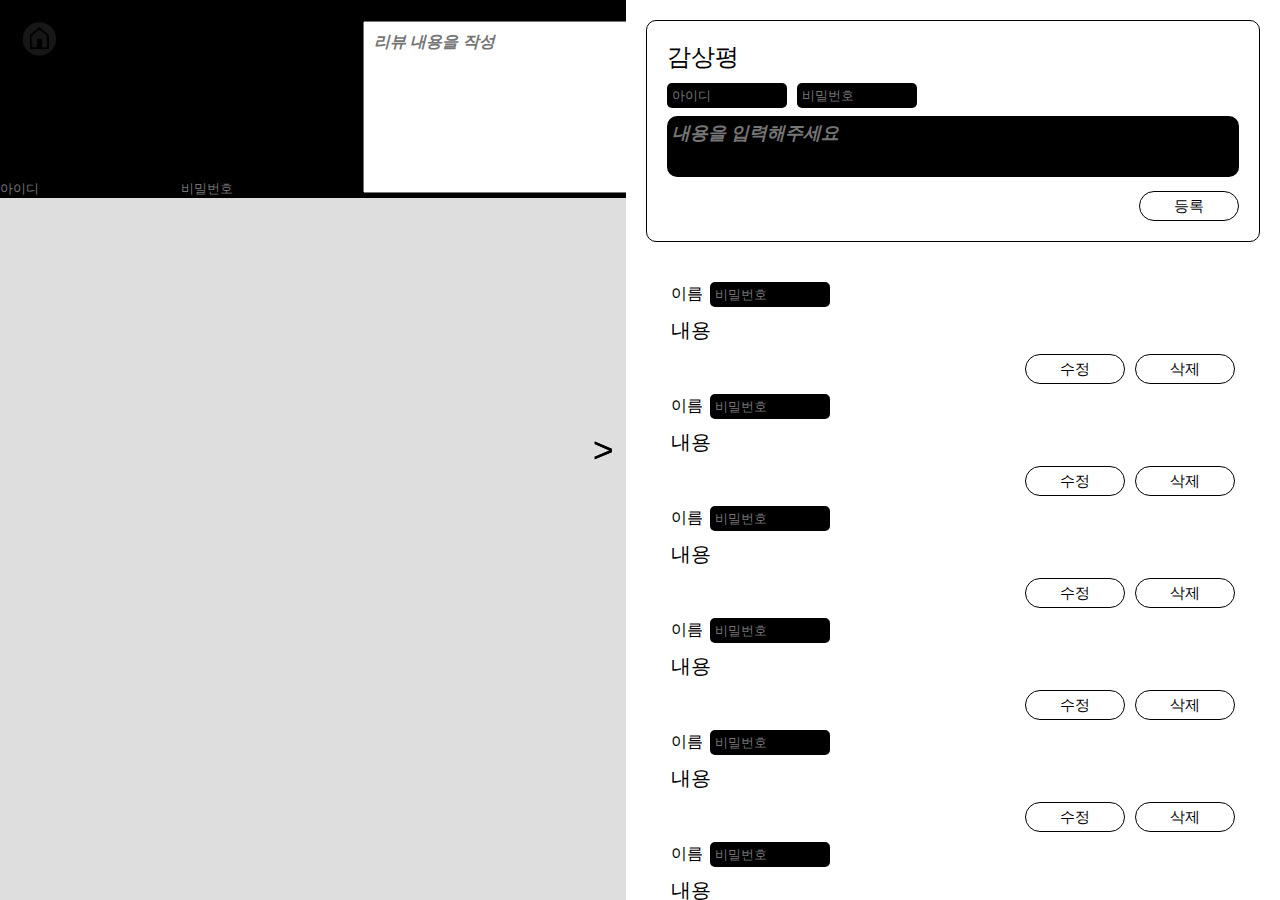
==== html/detail.html @ ef591c96 "fix 중복 코드 제거" ====
<!DOCTYPE html>
<html lang="en">

    <link rel="stylesheet" href="/CSS/reset.css" />
    <link rel="icon" href="../image/favicon.ico">
    <link rel="stylesheet" href="/CSS/detail.css">
    <script type="module" src="../script/comment.js"></script>
    <script defer src="../script/detail.js"></script>
  </head>

  <body>
    <a href="../index.html">
      <div class="homeBtn"></div>
    </a>
    <div class="backBtn"></div>
    <!-- 댓글 입력 -->
    <div class="bodyBox">
      <button type="button" class="openClose">></button>
      <div class="commentBox">
        <form action="">
          <div class="commentInput">
            <h2>감상평 <span class="count"></span></h2>
             <input id="userId" type="text" placeholder="아이디" />
             <input id="userPassword" type="password" placeholder="비밀번호" />
             <div class="rating">
              <!-- 1st star-->
              <input type="radio" name="rating" id="r1" value="5">
              <label for="r1"></label>
              <!-- 2nd star -->
              <input type="radio" name="rating" id="r2" value="4">
              <label for="r2"></label>
              <!-- 3rd star -->
              <input type="radio" name="rating" id="r3" value="3">
              <label for="r3"></label>
               <!-- 5rd star -->
               <input type="radio" name="rating" id="r4" value="2">
               <label for="r4"></label>
               <input type="radio" name="rating" id="r5" value="1">
               <label for="r5"></label>
             </div>
            <p class="checkMsg"></p>
            <textarea
              class="comment"
              name=""
              id=""
              cols="90"
              rows="3"
              placeholder="내용을 입력해주세요"
            ></textarea>
            <button class="inputBtn" type="button">등록</button>
          </div>
        </form>

        <!-- 댓글 확인 -->
        <div class="commentCheck">
          <div class="commentCard">
            <p class="commentStar">★</p>
            <h4 id="userName">
              이름<input
                id="commentPassword"
                type="password"
                placeholder="비밀번호"
              />
            </h4>
            <p class="checkPassword"></p>
            <p class="commentContent">내용</p>
            <button class="deleteBtn" type="button">삭제</button>
            <button class="editBtn" type="button">수정</button>
          </div>
          <div class="commentCard">
            <h4 id="userName">
              이름<input
                id="commentPassword"
                type="password"
                placeholder="비밀번호"
              />
            </h4>
            <p class="checkPassword"></p>
            <p class="commentContent">내용</p>
            <button class="deleteBtn" type="button">삭제</button>
            <button class="editBtn" type="button">수정</button>
          </div>
          <div class="commentCard">
            <h4 id="userName">
              이름<input
                id="commentPassword"
                type="password"
                placeholder="비밀번호"
              />
            </h4>
            <p class="checkPassword"></p>
            <p class="commentContent">내용</p>
            <button class="deleteBtn" type="button">삭제</button>
            <button class="editBtn" type="button">수정</button>
          </div>
          <div class="commentCard">
            <h4 id="userName">
              이름<input
                id="commentPassword"
                type="password"
                placeholder="비밀번호"
              />
            </h4>
            <p class="checkPassword"></p>
            <p class="commentContent">내용</p>
            <button class="deleteBtn" type="button">삭제</button>
            <button class="editBtn" type="button">수정</button>
          </div>
          <div class="commentCard">
            <h4 id="userName">
              이름<input
                id="commentPassword"
                type="password"
                placeholder="비밀번호"
              />
            </h4>
            <p class="checkPassword"></p>
            <p class="commentContent">내용</p>
            <button class="deleteBtn" type="button">삭제</button>
            <button class="editBtn" type="button">수정</button>
          </div>
          <div class="commentCard">
            <h4 id="userName">
              이름<input
                id="commentPassword"
                type="password"
                placeholder="비밀번호"
              />
            </h4>
            <p class="checkPassword"></p>
            <p class="commentContent">내용</p>
            <button class="deleteBtn" type="button">삭제</button>
            <button class="editBtn" type="button">수정</button>
          </div>
        </div>
      </div>
    </div>

    <script src="../script/detail.js"></script>


    <link rel="stylesheet" href="../CSS/detail.css" />
    <link rel="icon" href="../image/favicon.ico" />
    <script defer src="../script/detail.js"></script>
  </head>
  <body>
    <a href="../index.html">
      <div class="homeBtn"></div>
    </a>
    <div class="backBtn"></div>

    <main>
      <!--리뷰 읽고 쓰기 테스트용-->
<head>
  <meta charset="UTF-8" />
  <meta name="viewport" content="width=device-width, initial-scale=1.0" />
  <title>영화 상세 페이지</title>

  <link rel="stylesheet" href="../CSS/reset.css" />
  <link rel="stylesheet" href="../CSS/detail.css" />
  <link rel="icon" href="../image/favicon.ico" />
  <script defer src="../script/comment.js"></script>
  <script defer src="../script/detail.js"></script>
</head>

<body>
  <a class="homeBtn" href="../index.html"></a>
  <div class="backBtn"></div>
  <!-- 댓글 입력 -->
  <div class="bodyBox">
    <button type="button" class="openClose">></button>
    <div class="commentBox">
      <form action="">
        <div class="commentInput">
          <h2>감상평 <span class="count"></span></h2>
          <input id="userId" type="text" placeholder="아이디" />
          <input id="userPassword" type="password" placeholder="비밀번호" />
          <p class="checkMsg"></p>
          <textarea class="comment" name="" id="" cols="90" rows="3" placeholder="내용을 입력해주세요"></textarea>
          <button class="inputBtn" type="button">등록</button>
        </div>
      </form>

      <!-- 댓글 확인 -->
      <div class="commentCheck">
        <div class="commentCard">
          <h4 id="userName">
            이름<input id="commentPassword" type="password" placeholder="비밀번호" />
          </h4>
          <p class="checkPassword"></p>
          <p class="commentContent">내용</p>
          <button class="deleteBtn" type="button">삭제</button>
          <button class="editBtn" type="button">수정</button>
        </div>
        <div class="commentCard">
          <h4 id="userName">
            이름<input id="commentPassword" type="password" placeholder="비밀번호" />
          </h4>
          <p class="checkPassword"></p>
          <p class="commentContent">내용</p>
          <button class="deleteBtn" type="button">삭제</button>
          <button class="editBtn" type="button">수정</button>
        </div>
        <div class="commentCard">
          <h4 id="userName">
            이름<input id="commentPassword" type="password" placeholder="비밀번호" />
          </h4>
          <p class="checkPassword"></p>
          <p class="commentContent">내용</p>
          <button class="deleteBtn" type="button">삭제</button>
          <button class="editBtn" type="button">수정</button>
        </div>
        <div class="commentCard">
          <h4 id="userName">
            이름<input id="commentPassword" type="password" placeholder="비밀번호" />
          </h4>
          <p class="checkPassword"></p>
          <p class="commentContent">내용</p>
          <button class="deleteBtn" type="button">삭제</button>
          <button class="editBtn" type="button">수정</button>
        </div>
        <div class="commentCard">
          <h4 id="userName">
            이름<input id="commentPassword" type="password" placeholder="비밀번호" />
          </h4>
          <p class="checkPassword"></p>
          <p class="commentContent">내용</p>
          <button class="deleteBtn" type="button">삭제</button>
          <button class="editBtn" type="button">수정</button>
        </div>
        <div class="commentCard">
          <h4 id="userName">
            이름<input id="commentPassword" type="password" placeholder="비밀번호" />
          </h4>
          <p class="checkPassword"></p>
          <p class="commentContent">내용</p>
          <button class="deleteBtn" type="button">삭제</button>
          <button class="editBtn" type="button">수정</button>
        </div>
      </div>
    </div>
  </div>
  <main>
    <!--리뷰 읽고 쓰기 테스트용-->
    <div>
      <p>리뷰 테스트용</p>
      <form id="reviewForm">
        <input id="reviewUserName" type="text" placeholder="아이디" />
        <input id="reviewUserPassword" type="password" placeholder="비밀번호" />
        <textarea id="reviewArea" class="textarea" cols="50" rows="10" placeholder="리뷰 내용을 작성"></textarea>
        <button type="submit">버튼</button>
      </form>

      <div>
        <ul class="review-box"></ul>
      </div>
    </div>
  </main>
</body>

</html>
---- CSS/detail.css ----
body {
  background-color: white;
}

textarea {
  resize: none;
  padding: 10px;
}
textarea::placeholder {
  font-size: 1.2em;
  font-style: italic;
  font-weight: bold;
}

.homeBtn {
  position: fixed;
  left: 20px;
  top: 20px;
  width: 40px;
  height: 40px;
  background-image: url(../image/homeBtn.png);
  background-size: contain;
  cursor: pointer;
}

.backBtn {
  position: fixed;
  left: 100px;
  top: 20px;
  width: 40px;
  height: 40px;
  background-image: url(../image/backBtn.png);
  background-size: contain;
  cursor: pointer;
}

/* 댓글 */
.bodyBox {
  /* width: 40%; */
  position: fixed;
  right: 0;
  top: 0;
  bottom: 0;
  z-index: 100;
  max-width: 700px;
  display: flex;
  /* top: -50px;
  margin-left: 60%; */
}

.openClose {
  background-color: transparent;
  color: black;
  width: 50px;
  height: 50px;
  font-size: 35px;
  margin: auto 0;
  /* position: relative;
  top: 450px;
  left: -40px; */
}

.commentBox {
  padding: 20px;
  width: 100%;
  position: relative;
  overflow: scroll;
  background-color: white;
}

.open {
  transform: translateX(0px);
  transition-property: all;
  transition-duration: 1s;
  transition-delay: 0.2s;
}

.close {
  transform: translateX(calc(100% - 50px));
  transition-property: all;
  transition-duration: 1s;
  transition-delay: 0.2s;
}

.commentInput {
  width: 100%;
  padding: 20px;
  margin-bottom: 15px;
  border-radius: 10px;
  border: 1px solid black;

  display: flex;
  display: inline-block;
  flex-direction: column;
  justify-content: center;
  align-content: center;
}

.commentCheck {
  width: 100%;
  padding: 20px;
  margin-bottom: 15px;
  border-radius: 10px;

  display: flex;
  display: inline-block;
  flex-direction: column;
  justify-content: center;
  align-content: center;
}

.commentInput h2 {
  color: black;
  margin-bottom: 10px;
}

.commentInput input {
  background-color: black;
  width: 120px;
  height: 25px;
  cursor: text;
  padding: 5px;
  margin: 0px 5px 3px 0px;
  border-radius: 5px;
  border: none;
  color: white;
}

.checkMsg {
  display: none;
  font-size: 13px;
  font-weight: 500;
  color: red;
}

.comment {
  resize: none;
  background-color: black;
  color: white;
  font-size: 15px;
  width: 100%;
  cursor: text;
  margin-top: 5px;
  padding: 5px;
  border-radius: 10px;
  border: none;
}

.inputBtn,
.deleteBtn,
.editBtn {
  background-color: black;
  font-size: 15px;
  width: 100px;
  height: 30px;
  float: right;
  background-color: transparent;
  border: 1.5px solid black;
  color: black;
  border-radius: 15px;
  margin-top: 10px;
}

.editBtn {
  margin-right: 10px;
}

.inputBtn:hover {
  background-color: black;
  color: white;
  transition-duration: 0.3s;
  transition-delay: 0.1s;
}
.deleteBtn:hover {
  background-color: red;
  border: red;
  color: white;
  transition-duration: 0.3s;
  transition-delay: 0.1s;
}
.editBtn:hover {
  background-color: blueviolet;
  border: blueviolet;
  color: white;
  transition-duration: 0.3s;
  transition-delay: 0.1s;
}

.commentBox h4 {
  width: 160px;
  color: black;
  margin-bottom: 10px;
  cursor: text;
  -webkit-user-select: text;
  -moz-user-select: text;
  -ms-user-select: text;
  user-select: text;
}

#commentPassword {
  width: 120px;
  height: 25px;
  cursor: text;
  background-color: black;
  color: wheat;
  padding: 5px;
  border-radius: 5px;
  border: none;
  margin-left: 7px;
}

.checkPassword {
  display: none;
  font-size: 13px;
  font-weight: 500;
  margin-bottom: 5px;
  color: red;
}

.date {
  font-size: 12px;
}

.commentContent {
  font-size: 20px;
  height: auto;
  width: 95%;
  color: black;
  cursor: text;
  -webkit-user-select: text;
  -moz-user-select: text;
  -ms-user-select: text;
  user-select: text;
}

.commentCard {
  width: 100%;
  height: auto;
  margin-bottom: 40px;
  padding: 5px;
}

.commentStar {
  color: #f9bf3b;
}

/* star */
.rating {
  margin: 0px auto;
  width: 130px;
}

.rating > * {
  float: right;
}

.rating label {
  height: 10px;
  width: 20%;
  display: block;
  position: relative;
  top: -43px;
  left: 40px;
  cursor: pointer;
}

.rating label::after {
  transition: all 0.4s ease-out;
  -webkit-font-smoothing: antialiased;
  position: absolute;
  content: '☆';
  color: #444;
  top: 0;
  left: 0;
  width: 10%;
  height: 10%;
  text-align: center;
  font-size: 30px;
  -webkit-animation: 1s pluse ease;
  animation: 1s pluse ease;
}

.rating label:hover::after {
  color: #5e5e5e;
  text-shadow: 0 0 15px #5e5e5e;
}

.rating input {
  display: none;
}

.rating input:checked + label::after,
.rating input:checked ~ label::after {
  content: '★';
  color: #f9bf3b;
  text-shadow: 0 0 20px #f9bf3b;
}
/* star */

.light {
  background-color: #dedede !important;
}


/* 영화상세페이지 */
main {
  background-color: black;
}
.container1 {
  background: linear-gradient(
      to bottom,
      rgba(0, 0, 0, 0) 10%,
      rgba(0, 0, 0, 0.5) 25%,
      rgba(0, 0, 0, 0.6) 40%,
      rgba(0, 0, 0, 0.7) 50%,
      rgba(0, 0, 0, 0.8) 75%,
      rgba(0, 0, 0, 1) 100%
    ),
    url(../image/detail_test.jpg);
  background-size: 100%;
  width: auto;
  height: 500px;
  display: inherit;

  color: #dedede;
  text-align: justify;
}

.detailContent {
  display: inline-block;
  margin: 300px 10%;
  width: 700px;
}

.detailTitle {
  font-weight: bold;
  font-size: 40px;
  color: white;
}

.genreItem {
  padding: 0.5rem 1.5rem;
  border-radius: 30px;
  font-size: 0.8rem;
  font-weight: 600;
  background-color: #53464b;
  margin-right: 5px;
  transition: all 0.2s;
}

.genreItem:hover {
  background-color: #967f87;
  color: #272727;
  transition: all 0.2s;
}

.poster {
  display: inline-block;
  margin-top: 300px;
}

.poster iframe {
  max-width: 400px;
  width: 100%;
  height: 200px;
}

.detailContent,
.poster {
  vertical-align: top;
}

/* 등장인물 */
.casts {
  /* display: grid;
  grid-template-columns: repeat(auto-fill, minmax(90px, 1fr));
  gap: 10px;
  */
  margin-top: 530px;
  margin-left: 10%;
  position: absolute;
  top: 288px;
  height: 200px;
  width: 8%;
}

.casts h1 {
  color: #dedede;
  font-size: 20px;
  font-weight: bold;
}

.castsItem {
  /* display: flex;
  flex-direction: column;
  align-items: center; */
  width: 240px;
  display: flex;
  float: left;
  align-items: center;
  height: 120px;
  margin-right: 47px;
}

.castItem {
  /* display: flex;
  flex-direction: column;
  align-items: center; */
  width: 100px;
  float: left;
  margin-right: 50px;
  line-height: 20px;
}

.castsItem:last-child {
  margin: 0px;
}

.castsItemImg {
  width: 90px;
  height: 160px;
  background-size: cover;
  margin-bottom: 0.5rem;
}

.castName {
  color: #dedede;
}

.trailer {
  margin-top: 530px;
  margin-left: 10%;
}

.trailer h2 {
  color: #dedede;
  font-size: 20px;
  font-weight: bold;
}

.trailer iframe {
  border-radius: 0.5rem;
  max-width: 90%;
  width: 100%;
  height: 600px;
  margin: 20px 0;
}

.detailContent,
.trailer {
  vertical-align: top;
}

/* 관련영화 */
.movieListContainer {
  margin-top: 30px;
  color: #dedede;
  margin-left: 10%;
}

.movieListTitle {
  color: #dedede;
  font-size: 20px;
  font-weight: bold;
}

.featured-content {
  height: 50vh;
  padding: 50px;
}

.featured-title {
  width: 200px;
}

.featured-desc {
  width: 500px;
  color: #dedede;
  margin: 30px 0;
}

.featured-button {
  background-color: #53464b;
  color: #dedede;
  padding: 10px 20px;
  border-radius: 10px;
  border: none;
  outline: none;
  font-weight: bold;
}

.movieListWrapper {
  width: 100%;
  position: relative;
  overflow-x: scroll;
  
}

.movieList {
  display: flex;
  align-items: center;
  height: 300px;
  transform: translateX(0);
  transition: all 1s ease-in-out;
}

.movieListItem {
  margin-right: 30px;
  position: relative;
}

.movieListItem:first-child

.movieListItem:hover .movie-list-item-img {
  transform: scale(1.2);
  margin: 0 30px;
  opacity: 0.5;
}

.movieListItem:hover .movieListItemTitle,
.movieListItem:hover .movieListItemDesc,
.movieListItem:hover .movieListItemButton {
  opacity: 1;
}

.movieListItemImg {
  transition: all 1s ease-in-out;
  width: 270px;
  height: 200px;
  object-fit: cover;
  border-radius: 20px;
}

.movieListItemTitle {
  background-color: #333;
  padding: 0 10px;
  font-size: 30px;
  font-weight: bold;
  position: absolute;
  top: 10%;
  left: 20px;
  opacity: 0;
  transition: 1s all ease-in-out;
}

.movieListItemDesc {
  background-color: #333;
  padding: 10px;
  font-size: 14px;
  position: absolute;
  top: 30%;
  left: 20px;
  width: 230px;
  opacity: 0;
  transition: 1s all ease-in-out;
}

.movieListItemButton {
  padding: 10px;
  background-color: #dedede;
  color: #53464b;
  font-weight: bold;
  border-radius: 10px;
  outline: none;
  border: none;
  cursor: pointer;
  position: absolute;
  bottom: 20px;
  left: 20px;
  opacity: 0;
  transition: 1s all ease-in-out;
}

.arrow {
  font-size: 120px;
  position: absolute;
  top: 90px;
  right: 0;
  color: lightgray;
  opacity: 0.5;
  cursor: pointer;
}

.container.active {
  background-color: white;
}

.movieListTitle.active {
  color: black;
}

.light {
  background-color: #dedede !important;
}
---- CSS/detail.css ----
body {
  background-color: white;
}

textarea {
  resize: none;
  padding: 10px;
}
textarea::placeholder {
  font-size: 1.2em;
  font-style: italic;
  font-weight: bold;
}

.homeBtn {
  position: fixed;
  left: 20px;
  top: 20px;
  width: 40px;
  height: 40px;
  background-image: url(../image/homeBtn.png);
  background-size: contain;
  cursor: pointer;
}

.backBtn {
  position: fixed;
  left: 100px;
  top: 20px;
  width: 40px;
  height: 40px;
  background-image: url(../image/backBtn.png);
  background-size: contain;
  cursor: pointer;
}

/* 댓글 */
.bodyBox {
  /* width: 40%; */
  position: fixed;
  right: 0;
  top: 0;
  bottom: 0;
  z-index: 100;
  max-width: 700px;
  display: flex;
  /* top: -50px;
  margin-left: 60%; */
}

.openClose {
  background-color: transparent;
  color: black;
  width: 50px;
  height: 50px;
  font-size: 35px;
  margin: auto 0;
  /* position: relative;
  top: 450px;
  left: -40px; */
}

.commentBox {
  padding: 20px;
  width: 100%;
  position: relative;
  overflow: scroll;
  background-color: white;
}

.open {
  transform: translateX(0px);
  transition-property: all;
  transition-duration: 1s;
  transition-delay: 0.2s;
}

.close {
  transform: translateX(calc(100% - 50px));
  transition-property: all;
  transition-duration: 1s;
  transition-delay: 0.2s;
}

.commentInput {
  width: 100%;
  padding: 20px;
  margin-bottom: 15px;
  border-radius: 10px;
  border: 1px solid black;

  display: flex;
  display: inline-block;
  flex-direction: column;
  justify-content: center;
  align-content: center;
}

.commentCheck {
  width: 100%;
  padding: 20px;
  margin-bottom: 15px;
  border-radius: 10px;

  display: flex;
  display: inline-block;
  flex-direction: column;
  justify-content: center;
  align-content: center;
}

.commentInput h2 {
  color: black;
  margin-bottom: 10px;
}

.commentInput input {
  background-color: black;
  width: 120px;
  height: 25px;
  cursor: text;
  padding: 5px;
  margin: 0px 5px 3px 0px;
  border-radius: 5px;
  border: none;
  color: white;
}

.checkMsg {
  display: none;
  font-size: 13px;
  font-weight: 500;
  color: red;
}

.comment {
  resize: none;
  background-color: black;
  color: white;
  font-size: 15px;
  width: 100%;
  cursor: text;
  margin-top: 5px;
  padding: 5px;
  border-radius: 10px;
  border: none;
}

.inputBtn,
.deleteBtn,
.editBtn {
  background-color: black;
  font-size: 15px;
  width: 100px;
  height: 30px;
  float: right;
  background-color: transparent;
  border: 1.5px solid black;
  color: black;
  border-radius: 15px;
  margin-top: 10px;
}

.editBtn {
  margin-right: 10px;
}

.inputBtn:hover {
  background-color: black;
  color: white;
  transition-duration: 0.3s;
  transition-delay: 0.1s;
}
.deleteBtn:hover {
  background-color: red;
  border: red;
  color: white;
  transition-duration: 0.3s;
  transition-delay: 0.1s;
}
.editBtn:hover {
  background-color: blueviolet;
  border: blueviolet;
  color: white;
  transition-duration: 0.3s;
  transition-delay: 0.1s;
}

.commentBox h4 {
  width: 160px;
  color: black;
  margin-bottom: 10px;
  cursor: text;
  -webkit-user-select: text;
  -moz-user-select: text;
  -ms-user-select: text;
  user-select: text;
}

#commentPassword {
  width: 120px;
  height: 25px;
  cursor: text;
  background-color: black;
  color: wheat;
  padding: 5px;
  border-radius: 5px;
  border: none;
  margin-left: 7px;
}

.checkPassword {
  display: none;
  font-size: 13px;
  font-weight: 500;
  margin-bottom: 5px;
  color: red;
}

.date {
  font-size: 12px;
}

.commentContent {
  font-size: 20px;
  height: auto;
  width: 95%;
  color: black;
  cursor: text;
  -webkit-user-select: text;
  -moz-user-select: text;
  -ms-user-select: text;
  user-select: text;
}

.commentCard {
  width: 100%;
  height: auto;
  margin-bottom: 40px;
  padding: 5px;
}

.commentStar {
  color: #f9bf3b;
}

/* star */
.rating {
  margin: 0px auto;
  width: 130px;
}

.rating > * {
  float: right;
}

.rating label {
  height: 10px;
  width: 20%;
  display: block;
  position: relative;
  top: -43px;
  left: 40px;
  cursor: pointer;
}

.rating label::after {
  transition: all 0.4s ease-out;
  -webkit-font-smoothing: antialiased;
  position: absolute;
  content: '☆';
  color: #444;
  top: 0;
  left: 0;
  width: 10%;
  height: 10%;
  text-align: center;
  font-size: 30px;
  -webkit-animation: 1s pluse ease;
  animation: 1s pluse ease;
}

.rating label:hover::after {
  color: #5e5e5e;
  text-shadow: 0 0 15px #5e5e5e;
}

.rating input {
  display: none;
}

.rating input:checked + label::after,
.rating input:checked ~ label::after {
  content: '★';
  color: #f9bf3b;
  text-shadow: 0 0 20px #f9bf3b;
}
/* star */

.light {
  background-color: #dedede !important;
}


/* 영화상세페이지 */
main {
  background-color: black;
}
.container1 {
  background: linear-gradient(
      to bottom,
      rgba(0, 0, 0, 0) 10%,
      rgba(0, 0, 0, 0.5) 25%,
      rgba(0, 0, 0, 0.6) 40%,
      rgba(0, 0, 0, 0.7) 50%,
      rgba(0, 0, 0, 0.8) 75%,
      rgba(0, 0, 0, 1) 100%
    ),
    url(../image/detail_test.jpg);
  background-size: 100%;
  width: auto;
  height: 500px;
  display: inherit;

  color: #dedede;
  text-align: justify;
}

.detailContent {
  display: inline-block;
  margin: 300px 10%;
  width: 700px;
}

.detailTitle {
  font-weight: bold;
  font-size: 40px;
  color: white;
}

.genreItem {
  padding: 0.5rem 1.5rem;
  border-radius: 30px;
  font-size: 0.8rem;
  font-weight: 600;
  background-color: #53464b;
  margin-right: 5px;
  transition: all 0.2s;
}

.genreItem:hover {
  background-color: #967f87;
  color: #272727;
  transition: all 0.2s;
}

.poster {
  display: inline-block;
  margin-top: 300px;
}

.poster iframe {
  max-width: 400px;
  width: 100%;
  height: 200px;
}

.detailContent,
.poster {
  vertical-align: top;
}

/* 등장인물 */
.casts {
  /* display: grid;
  grid-template-columns: repeat(auto-fill, minmax(90px, 1fr));
  gap: 10px;
  */
  margin-top: 530px;
  margin-left: 10%;
  position: absolute;
  top: 288px;
  height: 200px;
  width: 8%;
}

.casts h1 {
  color: #dedede;
  font-size: 20px;
  font-weight: bold;
}

.castsItem {
  /* display: flex;
  flex-direction: column;
  align-items: center; */
  width: 240px;
  display: flex;
  float: left;
  align-items: center;
  height: 120px;
  margin-right: 47px;
}

.castItem {
  /* display: flex;
  flex-direction: column;
  align-items: center; */
  width: 100px;
  float: left;
  margin-right: 50px;
  line-height: 20px;
}

.castsItem:last-child {
  margin: 0px;
}

.castsItemImg {
  width: 90px;
  height: 160px;
  background-size: cover;
  margin-bottom: 0.5rem;
}

.castName {
  color: #dedede;
}

.trailer {
  margin-top: 530px;
  margin-left: 10%;
}

.trailer h2 {
  color: #dedede;
  font-size: 20px;
  font-weight: bold;
}

.trailer iframe {
  border-radius: 0.5rem;
  max-width: 90%;
  width: 100%;
  height: 600px;
  margin: 20px 0;
}

.detailContent,
.trailer {
  vertical-align: top;
}

/* 관련영화 */
.movieListContainer {
  margin-top: 30px;
  color: #dedede;
  margin-left: 10%;
}

.movieListTitle {
  color: #dedede;
  font-size: 20px;
  font-weight: bold;
}

.featured-content {
  height: 50vh;
  padding: 50px;
}

.featured-title {
  width: 200px;
}

.featured-desc {
  width: 500px;
  color: #dedede;
  margin: 30px 0;
}

.featured-button {
  background-color: #53464b;
  color: #dedede;
  padding: 10px 20px;
  border-radius: 10px;
  border: none;
  outline: none;
  font-weight: bold;
}

.movieListWrapper {
  width: 100%;
  position: relative;
  overflow-x: scroll;
  
}

.movieList {
  display: flex;
  align-items: center;
  height: 300px;
  transform: translateX(0);
  transition: all 1s ease-in-out;
}

.movieListItem {
  margin-right: 30px;
  position: relative;
}

.movieListItem:first-child

.movieListItem:hover .movie-list-item-img {
  transform: scale(1.2);
  margin: 0 30px;
  opacity: 0.5;
}

.movieListItem:hover .movieListItemTitle,
.movieListItem:hover .movieListItemDesc,
.movieListItem:hover .movieListItemButton {
  opacity: 1;
}

.movieListItemImg {
  transition: all 1s ease-in-out;
  width: 270px;
  height: 200px;
  object-fit: cover;
  border-radius: 20px;
}

.movieListItemTitle {
  background-color: #333;
  padding: 0 10px;
  font-size: 30px;
  font-weight: bold;
  position: absolute;
  top: 10%;
  left: 20px;
  opacity: 0;
  transition: 1s all ease-in-out;
}

.movieListItemDesc {
  background-color: #333;
  padding: 10px;
  font-size: 14px;
  position: absolute;
  top: 30%;
  left: 20px;
  width: 230px;
  opacity: 0;
  transition: 1s all ease-in-out;
}

.movieListItemButton {
  padding: 10px;
  background-color: #dedede;
  color: #53464b;
  font-weight: bold;
  border-radius: 10px;
  outline: none;
  border: none;
  cursor: pointer;
  position: absolute;
  bottom: 20px;
  left: 20px;
  opacity: 0;
  transition: 1s all ease-in-out;
}

.arrow {
  font-size: 120px;
  position: absolute;
  top: 90px;
  right: 0;
  color: lightgray;
  opacity: 0.5;
  cursor: pointer;
}

.container.active {
  background-color: white;
}

.movieListTitle.active {
  color: black;
}

.light {
  background-color: #dedede !important;
}
---- CSS/detail.css ----
body {
  background-color: white;
}

textarea {
  resize: none;
  padding: 10px;
}
textarea::placeholder {
  font-size: 1.2em;
  font-style: italic;
  font-weight: bold;
}

.homeBtn {
  position: fixed;
  left: 20px;
  top: 20px;
  width: 40px;
  height: 40px;
  background-image: url(../image/homeBtn.png);
  background-size: contain;
  cursor: pointer;
}

.backBtn {
  position: fixed;
  left: 100px;
  top: 20px;
  width: 40px;
  height: 40px;
  background-image: url(../image/backBtn.png);
  background-size: contain;
  cursor: pointer;
}

/* 댓글 */
.bodyBox {
  /* width: 40%; */
  position: fixed;
  right: 0;
  top: 0;
  bottom: 0;
  z-index: 100;
  max-width: 700px;
  display: flex;
  /* top: -50px;
  margin-left: 60%; */
}

.openClose {
  background-color: transparent;
  color: black;
  width: 50px;
  height: 50px;
  font-size: 35px;
  margin: auto 0;
  /* position: relative;
  top: 450px;
  left: -40px; */
}

.commentBox {
  padding: 20px;
  width: 100%;
  position: relative;
  overflow: scroll;
  background-color: white;
}

.open {
  transform: translateX(0px);
  transition-property: all;
  transition-duration: 1s;
  transition-delay: 0.2s;
}

.close {
  transform: translateX(calc(100% - 50px));
  transition-property: all;
  transition-duration: 1s;
  transition-delay: 0.2s;
}

.commentInput {
  width: 100%;
  padding: 20px;
  margin-bottom: 15px;
  border-radius: 10px;
  border: 1px solid black;

  display: flex;
  display: inline-block;
  flex-direction: column;
  justify-content: center;
  align-content: center;
}

.commentCheck {
  width: 100%;
  padding: 20px;
  margin-bottom: 15px;
  border-radius: 10px;

  display: flex;
  display: inline-block;
  flex-direction: column;
  justify-content: center;
  align-content: center;
}

.commentInput h2 {
  color: black;
  margin-bottom: 10px;
}

.commentInput input {
  background-color: black;
  width: 120px;
  height: 25px;
  cursor: text;
  padding: 5px;
  margin: 0px 5px 3px 0px;
  border-radius: 5px;
  border: none;
  color: white;
}

.checkMsg {
  display: none;
  font-size: 13px;
  font-weight: 500;
  color: red;
}

.comment {
  resize: none;
  background-color: black;
  color: white;
  font-size: 15px;
  width: 100%;
  cursor: text;
  margin-top: 5px;
  padding: 5px;
  border-radius: 10px;
  border: none;
}

.inputBtn,
.deleteBtn,
.editBtn {
  background-color: black;
  font-size: 15px;
  width: 100px;
  height: 30px;
  float: right;
  background-color: transparent;
  border: 1.5px solid black;
  color: black;
  border-radius: 15px;
  margin-top: 10px;
}

.editBtn {
  margin-right: 10px;
}

.inputBtn:hover {
  background-color: black;
  color: white;
  transition-duration: 0.3s;
  transition-delay: 0.1s;
}
.deleteBtn:hover {
  background-color: red;
  border: red;
  color: white;
  transition-duration: 0.3s;
  transition-delay: 0.1s;
}
.editBtn:hover {
  background-color: blueviolet;
  border: blueviolet;
  color: white;
  transition-duration: 0.3s;
  transition-delay: 0.1s;
}

.commentBox h4 {
  width: 160px;
  color: black;
  margin-bottom: 10px;
  cursor: text;
  -webkit-user-select: text;
  -moz-user-select: text;
  -ms-user-select: text;
  user-select: text;
}

#commentPassword {
  width: 120px;
  height: 25px;
  cursor: text;
  background-color: black;
  color: wheat;
  padding: 5px;
  border-radius: 5px;
  border: none;
  margin-left: 7px;
}

.checkPassword {
  display: none;
  font-size: 13px;
  font-weight: 500;
  margin-bottom: 5px;
  color: red;
}

.date {
  font-size: 12px;
}

.commentContent {
  font-size: 20px;
  height: auto;
  width: 95%;
  color: black;
  cursor: text;
  -webkit-user-select: text;
  -moz-user-select: text;
  -ms-user-select: text;
  user-select: text;
}

.commentCard {
  width: 100%;
  height: auto;
  margin-bottom: 40px;
  padding: 5px;
}

.commentStar {
  color: #f9bf3b;
}

/* star */
.rating {
  margin: 0px auto;
  width: 130px;
}

.rating > * {
  float: right;
}

.rating label {
  height: 10px;
  width: 20%;
  display: block;
  position: relative;
  top: -43px;
  left: 40px;
  cursor: pointer;
}

.rating label::after {
  transition: all 0.4s ease-out;
  -webkit-font-smoothing: antialiased;
  position: absolute;
  content: '☆';
  color: #444;
  top: 0;
  left: 0;
  width: 10%;
  height: 10%;
  text-align: center;
  font-size: 30px;
  -webkit-animation: 1s pluse ease;
  animation: 1s pluse ease;
}

.rating label:hover::after {
  color: #5e5e5e;
  text-shadow: 0 0 15px #5e5e5e;
}

.rating input {
  display: none;
}

.rating input:checked + label::after,
.rating input:checked ~ label::after {
  content: '★';
  color: #f9bf3b;
  text-shadow: 0 0 20px #f9bf3b;
}
/* star */

.light {
  background-color: #dedede !important;
}


/* 영화상세페이지 */
main {
  background-color: black;
}
.container1 {
  background: linear-gradient(
      to bottom,
      rgba(0, 0, 0, 0) 10%,
      rgba(0, 0, 0, 0.5) 25%,
      rgba(0, 0, 0, 0.6) 40%,
      rgba(0, 0, 0, 0.7) 50%,
      rgba(0, 0, 0, 0.8) 75%,
      rgba(0, 0, 0, 1) 100%
    ),
    url(../image/detail_test.jpg);
  background-size: 100%;
  width: auto;
  height: 500px;
  display: inherit;

  color: #dedede;
  text-align: justify;
}

.detailContent {
  display: inline-block;
  margin: 300px 10%;
  width: 700px;
}

.detailTitle {
  font-weight: bold;
  font-size: 40px;
  color: white;
}

.genreItem {
  padding: 0.5rem 1.5rem;
  border-radius: 30px;
  font-size: 0.8rem;
  font-weight: 600;
  background-color: #53464b;
  margin-right: 5px;
  transition: all 0.2s;
}

.genreItem:hover {
  background-color: #967f87;
  color: #272727;
  transition: all 0.2s;
}

.poster {
  display: inline-block;
  margin-top: 300px;
}

.poster iframe {
  max-width: 400px;
  width: 100%;
  height: 200px;
}

.detailContent,
.poster {
  vertical-align: top;
}

/* 등장인물 */
.casts {
  /* display: grid;
  grid-template-columns: repeat(auto-fill, minmax(90px, 1fr));
  gap: 10px;
  */
  margin-top: 530px;
  margin-left: 10%;
  position: absolute;
  top: 288px;
  height: 200px;
  width: 8%;
}

.casts h1 {
  color: #dedede;
  font-size: 20px;
  font-weight: bold;
}

.castsItem {
  /* display: flex;
  flex-direction: column;
  align-items: center; */
  width: 240px;
  display: flex;
  float: left;
  align-items: center;
  height: 120px;
  margin-right: 47px;
}

.castItem {
  /* display: flex;
  flex-direction: column;
  align-items: center; */
  width: 100px;
  float: left;
  margin-right: 50px;
  line-height: 20px;
}

.castsItem:last-child {
  margin: 0px;
}

.castsItemImg {
  width: 90px;
  height: 160px;
  background-size: cover;
  margin-bottom: 0.5rem;
}

.castName {
  color: #dedede;
}

.trailer {
  margin-top: 530px;
  margin-left: 10%;
}

.trailer h2 {
  color: #dedede;
  font-size: 20px;
  font-weight: bold;
}

.trailer iframe {
  border-radius: 0.5rem;
  max-width: 90%;
  width: 100%;
  height: 600px;
  margin: 20px 0;
}

.detailContent,
.trailer {
  vertical-align: top;
}

/* 관련영화 */
.movieListContainer {
  margin-top: 30px;
  color: #dedede;
  margin-left: 10%;
}

.movieListTitle {
  color: #dedede;
  font-size: 20px;
  font-weight: bold;
}

.featured-content {
  height: 50vh;
  padding: 50px;
}

.featured-title {
  width: 200px;
}

.featured-desc {
  width: 500px;
  color: #dedede;
  margin: 30px 0;
}

.featured-button {
  background-color: #53464b;
  color: #dedede;
  padding: 10px 20px;
  border-radius: 10px;
  border: none;
  outline: none;
  font-weight: bold;
}

.movieListWrapper {
  width: 100%;
  position: relative;
  overflow-x: scroll;
  
}

.movieList {
  display: flex;
  align-items: center;
  height: 300px;
  transform: translateX(0);
  transition: all 1s ease-in-out;
}

.movieListItem {
  margin-right: 30px;
  position: relative;
}

.movieListItem:first-child

.movieListItem:hover .movie-list-item-img {
  transform: scale(1.2);
  margin: 0 30px;
  opacity: 0.5;
}

.movieListItem:hover .movieListItemTitle,
.movieListItem:hover .movieListItemDesc,
.movieListItem:hover .movieListItemButton {
  opacity: 1;
}

.movieListItemImg {
  transition: all 1s ease-in-out;
  width: 270px;
  height: 200px;
  object-fit: cover;
  border-radius: 20px;
}

.movieListItemTitle {
  background-color: #333;
  padding: 0 10px;
  font-size: 30px;
  font-weight: bold;
  position: absolute;
  top: 10%;
  left: 20px;
  opacity: 0;
  transition: 1s all ease-in-out;
}

.movieListItemDesc {
  background-color: #333;
  padding: 10px;
  font-size: 14px;
  position: absolute;
  top: 30%;
  left: 20px;
  width: 230px;
  opacity: 0;
  transition: 1s all ease-in-out;
}

.movieListItemButton {
  padding: 10px;
  background-color: #dedede;
  color: #53464b;
  font-weight: bold;
  border-radius: 10px;
  outline: none;
  border: none;
  cursor: pointer;
  position: absolute;
  bottom: 20px;
  left: 20px;
  opacity: 0;
  transition: 1s all ease-in-out;
}

.arrow {
  font-size: 120px;
  position: absolute;
  top: 90px;
  right: 0;
  color: lightgray;
  opacity: 0.5;
  cursor: pointer;
}

.container.active {
  background-color: white;
}

.movieListTitle.active {
  color: black;
}

.light {
  background-color: #dedede !important;
}
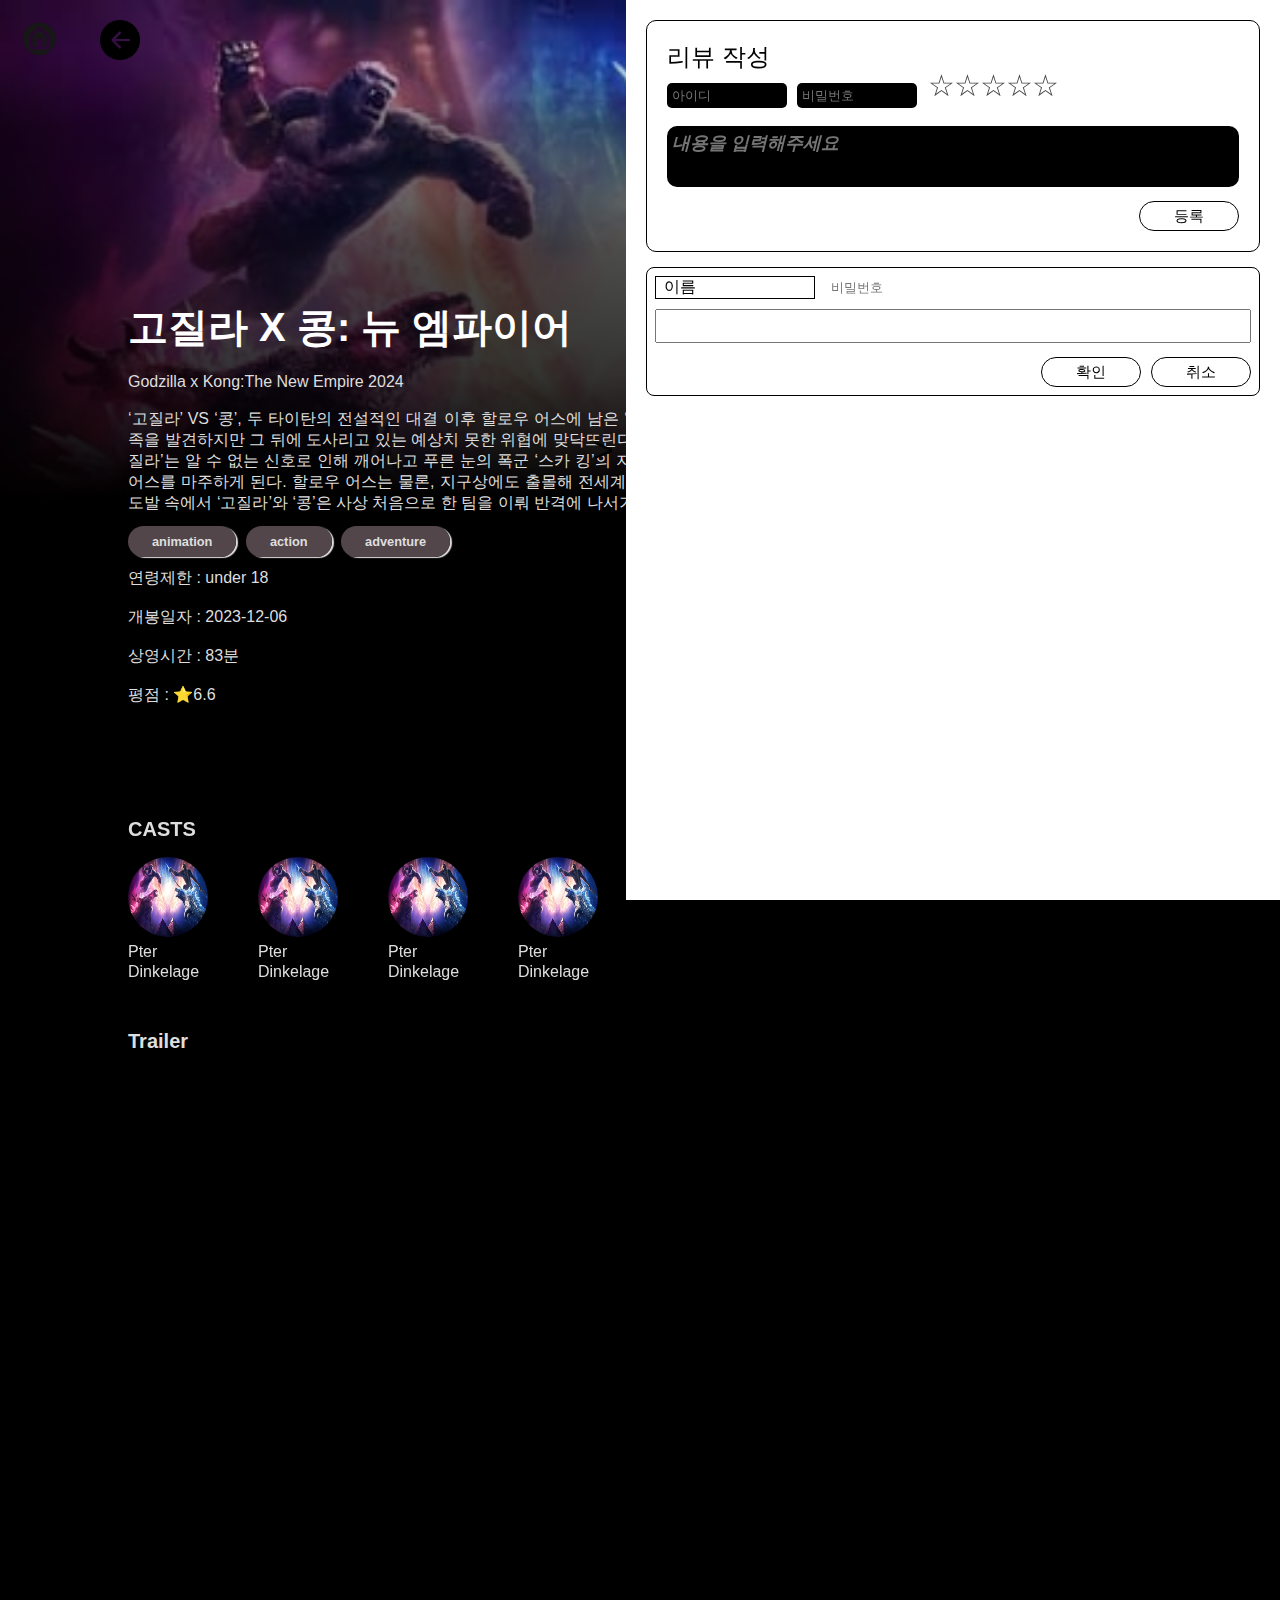
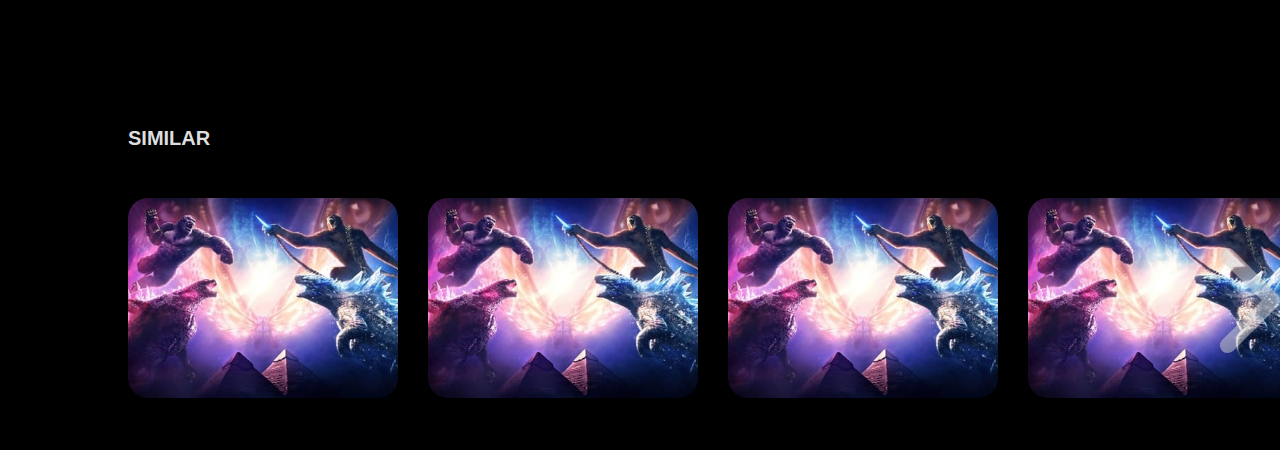
==== commit 8c6da4ea: "[Fix] Merge conflict" ====
--- a/html/detail.html
+++ b/html/detail.html
@@ -1,261 +1,329 @@
 <!DOCTYPE html>
 <html lang="en">
-
-    <link rel="stylesheet" href="/CSS/reset.css" />
-    <link rel="icon" href="../image/favicon.ico">
-    <link rel="stylesheet" href="/CSS/detail.css">
-    <script type="module" src="../script/comment.js"></script>
+  <head>
+    <meta charset="UTF-8" />
+    <meta name="viewport" content="width=device-width, initial-scale=1.0" />
+    <title>영화 상세 페이지</title>
+    <link rel="stylesheet" href="../CSS/reset.css" />
+    <link rel="stylesheet" href="../CSS/detail.css" />
+    <link rel="icon" href="../image/favicon.ico" />
+    <!-- 관련영화움직이기아이콘 -->
+    <link
+      rel="stylesheet"
+      href="https://cdnjs.cloudflare.com/ajax/libs/font-awesome/6.5.2/css/all.min.css"
+    />
+    <script defer src="../script/comment.js"></script>
     <script defer src="../script/detail.js"></script>
   </head>
 
   <body>
-    <a href="../index.html">
-      <div class="homeBtn"></div>
-    </a>
+    <a class="homeBtn" href="../index.html"></a>
     <div class="backBtn"></div>
-    <!-- 댓글 입력 -->
-    <div class="bodyBox">
-      <button type="button" class="openClose">></button>
-      <div class="commentBox">
-        <form action="">
+    <!-- 리뷰 창 -->
+    <div class="review">
+      <button type="button" class="review-open-close-button">></button>
+      <div class="review-main">
+        <!-- 리뷰 입력 -->
+        <form id="reviewForm">
           <div class="commentInput">
-            <h2>감상평 <span class="count"></span></h2>
-             <input id="userId" type="text" placeholder="아이디" />
-             <input id="userPassword" type="password" placeholder="비밀번호" />
-             <div class="rating">
+            <h2>리뷰 작성 <span class="count"></span></h2>
+            <input id="userId" type="text" placeholder="아이디" />
+            <input id="userPassword" type="password" placeholder="비밀번호" />
+            <div class="rating">
               <!-- 1st star-->
-              <input type="radio" name="rating" id="r1" value="5">
+              <input type="radio" name="rating" id="r1" value="5" />
               <label for="r1"></label>
               <!-- 2nd star -->
-              <input type="radio" name="rating" id="r2" value="4">
+              <input type="radio" name="rating" id="r2" value="4" />
               <label for="r2"></label>
               <!-- 3rd star -->
-              <input type="radio" name="rating" id="r3" value="3">
+              <input type="radio" name="rating" id="r3" value="3" />
               <label for="r3"></label>
-               <!-- 5rd star -->
-               <input type="radio" name="rating" id="r4" value="2">
-               <label for="r4"></label>
-               <input type="radio" name="rating" id="r5" value="1">
-               <label for="r5"></label>
-             </div>
+              <!-- 5rd star -->
+              <input type="radio" name="rating" id="r4" value="2" />
+              <label for="r4"></label>
+              <input type="radio" name="rating" id="r5" value="1" />
+              <label for="r5"></label>
+            </div>
+
             <p class="checkMsg"></p>
             <textarea
               class="comment"
-              name=""
-              id=""
+              id="userComment"
               cols="90"
               rows="3"
               placeholder="내용을 입력해주세요"
             ></textarea>
-            <button class="inputBtn" type="button">등록</button>
+            <button class="inputBtn" type="submit">등록</button>
           </div>
         </form>
-
-        <!-- 댓글 확인 -->
-        <div class="commentCheck">
-          <div class="commentCard">
-            <p class="commentStar">★</p>
-            <h4 id="userName">
-              이름<input
-                id="commentPassword"
-                type="password"
-                placeholder="비밀번호"
-              />
-            </h4>
-            <p class="checkPassword"></p>
-            <p class="commentContent">내용</p>
-            <button class="deleteBtn" type="button">삭제</button>
-            <button class="editBtn" type="button">수정</button>
-          </div>
-          <div class="commentCard">
-            <h4 id="userName">
-              이름<input
-                id="commentPassword"
-                type="password"
-                placeholder="비밀번호"
-              />
-            </h4>
-            <p class="checkPassword"></p>
-            <p class="commentContent">내용</p>
-            <button class="deleteBtn" type="button">삭제</button>
-            <button class="editBtn" type="button">수정</button>
-          </div>
-          <div class="commentCard">
-            <h4 id="userName">
-              이름<input
-                id="commentPassword"
-                type="password"
-                placeholder="비밀번호"
-              />
-            </h4>
-            <p class="checkPassword"></p>
-            <p class="commentContent">내용</p>
-            <button class="deleteBtn" type="button">삭제</button>
-            <button class="editBtn" type="button">수정</button>
-          </div>
-          <div class="commentCard">
-            <h4 id="userName">
-              이름<input
-                id="commentPassword"
-                type="password"
-                placeholder="비밀번호"
-              />
-            </h4>
-            <p class="checkPassword"></p>
-            <p class="commentContent">내용</p>
-            <button class="deleteBtn" type="button">삭제</button>
-            <button class="editBtn" type="button">수정</button>
-          </div>
-          <div class="commentCard">
-            <h4 id="userName">
-              이름<input
-                id="commentPassword"
-                type="password"
-                placeholder="비밀번호"
-              />
-            </h4>
-            <p class="checkPassword"></p>
-            <p class="commentContent">내용</p>
-            <button class="deleteBtn" type="button">삭제</button>
-            <button class="editBtn" type="button">수정</button>
-          </div>
-          <div class="commentCard">
-            <h4 id="userName">
-              이름<input
-                id="commentPassword"
-                type="password"
-                placeholder="비밀번호"
-              />
-            </h4>
-            <p class="checkPassword"></p>
-            <p class="commentContent">내용</p>
-            <button class="deleteBtn" type="button">삭제</button>
-            <button class="editBtn" type="button">수정</button>
-          </div>
+        <!-- 리뷰 확인 -->
+        <div class="review-box">
+          <ul class="review-list">
+            <li class="review-card">
+              <div class="review-card-info">
+                <h4 id="userName">이름</h4>
+                <input
+                  id="review-input-password"
+                  type="password"
+                  placeholder="비밀번호"
+                />
+              </div>
+              <p class="review-check-password"></p>
+              <!-- <div class="review-content-box">
+                <div class="review-content-main">
+                  <p class="review-content">
+                    내용내용내용내용내용내용내용내용내용
+                    내용내용내용내용내용내용내용내용내용
+                    내용내용내용내용내용내용내용내용내용
+                    내용내용내용내용내용내용내용내용내용
+                    내용내용내용내용내용내용내용내용내용
+                    내용내용내용내용내용내용내용내용내용
+                  </p>
+                </div>
+                <div class="review-button-box">
+                  <button class="review-button-update" type="button">
+                    수정
+                  </button>
+                  <button class="review-button-delete" type="button">
+                    삭제
+                  </button>
+                </div>
+              </div> -->
+              <div class="review-update-box">
+                <textarea class="review-update-textarea"></textarea>
+                <div class="review-button-box">
+                  <button class="review-button-update" type="button">
+                    확인
+                  </button>
+                  <button class="review-button-delete" type="button">
+                    취소
+                  </button>
+                </div>
+              </div>
+            </li>
+          </ul>
         </div>
       </div>
     </div>
 
-    <script src="../script/detail.js"></script>
+    <main>
+      <div class="container1">
+        <div class="detailContent">
+          <div class="detailTitle">고질라 X 콩: 뉴 엠파이어</div>
+          <br />
+          <div class="detailOriginalTitle">
+            Godzilla x Kong:The New Empire 2024
+          </div>
+          <br />
 
-
-    <link rel="stylesheet" href="../CSS/detail.css" />
-    <link rel="icon" href="../image/favicon.ico" />
-    <script defer src="../script/detail.js"></script>
-  </head>
-  <body>
-    <a href="../index.html">
-      <div class="homeBtn"></div>
-    </a>
-    <div class="backBtn"></div>
-
-    <main>
-      <!--리뷰 읽고 쓰기 테스트용-->
-<head>
-  <meta charset="UTF-8" />
-  <meta name="viewport" content="width=device-width, initial-scale=1.0" />
-  <title>영화 상세 페이지</title>
-
-  <link rel="stylesheet" href="../CSS/reset.css" />
-  <link rel="stylesheet" href="../CSS/detail.css" />
-  <link rel="icon" href="../image/favicon.ico" />
-  <script defer src="../script/comment.js"></script>
-  <script defer src="../script/detail.js"></script>
-</head>
-
-<body>
-  <a class="homeBtn" href="../index.html"></a>
-  <div class="backBtn"></div>
-  <!-- 댓글 입력 -->
-  <div class="bodyBox">
-    <button type="button" class="openClose">></button>
-    <div class="commentBox">
-      <form action="">
-        <div class="commentInput">
-          <h2>감상평 <span class="count"></span></h2>
-          <input id="userId" type="text" placeholder="아이디" />
-          <input id="userPassword" type="password" placeholder="비밀번호" />
-          <p class="checkMsg"></p>
-          <textarea class="comment" name="" id="" cols="90" rows="3" placeholder="내용을 입력해주세요"></textarea>
-          <button class="inputBtn" type="button">등록</button>
-        </div>
-      </form>
-
-      <!-- 댓글 확인 -->
-      <div class="commentCheck">
-        <div class="commentCard">
-          <h4 id="userName">
-            이름<input id="commentPassword" type="password" placeholder="비밀번호" />
-          </h4>
-          <p class="checkPassword"></p>
-          <p class="commentContent">내용</p>
-          <button class="deleteBtn" type="button">삭제</button>
-          <button class="editBtn" type="button">수정</button>
-        </div>
-        <div class="commentCard">
-          <h4 id="userName">
-            이름<input id="commentPassword" type="password" placeholder="비밀번호" />
-          </h4>
-          <p class="checkPassword"></p>
-          <p class="commentContent">내용</p>
-          <button class="deleteBtn" type="button">삭제</button>
-          <button class="editBtn" type="button">수정</button>
-        </div>
-        <div class="commentCard">
-          <h4 id="userName">
-            이름<input id="commentPassword" type="password" placeholder="비밀번호" />
-          </h4>
-          <p class="checkPassword"></p>
-          <p class="commentContent">내용</p>
-          <button class="deleteBtn" type="button">삭제</button>
-          <button class="editBtn" type="button">수정</button>
-        </div>
-        <div class="commentCard">
-          <h4 id="userName">
-            이름<input id="commentPassword" type="password" placeholder="비밀번호" />
-          </h4>
-          <p class="checkPassword"></p>
-          <p class="commentContent">내용</p>
-          <button class="deleteBtn" type="button">삭제</button>
-          <button class="editBtn" type="button">수정</button>
-        </div>
-        <div class="commentCard">
-          <h4 id="userName">
-            이름<input id="commentPassword" type="password" placeholder="비밀번호" />
-          </h4>
-          <p class="checkPassword"></p>
-          <p class="commentContent">내용</p>
-          <button class="deleteBtn" type="button">삭제</button>
-          <button class="editBtn" type="button">수정</button>
-        </div>
-        <div class="commentCard">
-          <h4 id="userName">
-            이름<input id="commentPassword" type="password" placeholder="비밀번호" />
-          </h4>
-          <p class="checkPassword"></p>
-          <p class="commentContent">내용</p>
-          <button class="deleteBtn" type="button">삭제</button>
-          <button class="editBtn" type="button">수정</button>
-        </div>
-      </div>
-    </div>
-  </div>
-  <main>
-    <!--리뷰 읽고 쓰기 테스트용-->
-    <div>
-      <p>리뷰 테스트용</p>
-      <form id="reviewForm">
-        <input id="reviewUserName" type="text" placeholder="아이디" />
-        <input id="reviewUserPassword" type="password" placeholder="비밀번호" />
-        <textarea id="reviewArea" class="textarea" cols="50" rows="10" placeholder="리뷰 내용을 작성"></textarea>
-        <button type="submit">버튼</button>
-      </form>
-
-      <div>
-        <ul class="review-box"></ul>
-      </div>
-    </div>
-  </main>
-</body>
-
+          <div class="overview">
+            ‘고질라’ VS ‘콩’, 두 타이탄의 전설적인 대결 이후 할로우 어스에 남은
+            ‘콩’은 드디어 애타게 찾던 동족을 발견하지만 그 뒤에 도사리고 있는
+            예상치 못한 위협에 맞닥뜨린다. 한편, 깊은 동면에 빠진 ‘고질라’는 알
+            수 없는 신호로 인해 깨어나고 푸른 눈의 폭군 ‘스카 킹’의 지배 아래
+            위기에 처한 할로우 어스를 마주하게 된다. 할로우 어스는 물론,
+            지구상에도 출몰해 전세계를 초토화시키는 타이탄들의 도발 속에서
+            ‘고질라’와 ‘콩’은 사상 처음으로 한 팀을 이뤄 반격에 나서기로 하는데…
+          </div>
+          <br />
+          <div class="genre">
+            <a class="genreItem">animation</a>
+            <a class="genreItem">action</a>
+            <a class="genreItem">adventure</a>
+          </div>
+          <br />
+          <div class="adult">연령제한 : under 18</div>
+          <br />
+          <div class="releaseDate">개봉일자 : 2023-12-06</div>
+          <br />
+          <div class="viewTime">상영시간 : 83분</div>
+          <br />
+          <div class="voteAverage">평점 : ⭐6.6</div>
+          <br />
+        </div>
+        <div class="poster">
+          <img
+            src="../image/detail_test2.jpg"
+            alt=""
+            width="300px"
+            height="500px"
+          />
+        </div>
+      </div>
+      <!-- 등장인물 -->
+      <div class="casts">
+        <h1>CASTS</h1>
+        <br />
+        <div class="castsItem">
+          <div class="castItem">
+            <img
+              src="../image/detail_test.jpg"
+              alt="Actor 1"
+              width="80px"
+              height="80px"
+              style="border-radius: 50%"
+            />
+            <div class="castName">
+              <p>Pter Dinkelage</p>
+            </div>
+          </div>
+          <div class="castItem">
+            <img
+              src="../image/detail_test.jpg"
+              alt="Actor 1"
+              width="80px"
+              height="80px"
+              style="border-radius: 50%"
+            />
+            <div class="castName">
+              <p>Pter Dinkelage</p>
+            </div>
+          </div>
+          <div class="castItem">
+            <img
+              src="../image/detail_test.jpg"
+              alt="Actor 1"
+              width="80px"
+              height="80px"
+              style="border-radius: 50%"
+            />
+            <div class="castName">
+              <p>Pter Dinkelage</p>
+            </div>
+          </div>
+          <div class="castItem">
+            <img
+              src="../image/detail_test.jpg"
+              alt="Actor 1"
+              width="80px"
+              height="80px"
+              style="border-radius: 50%"
+            />
+            <div class="castName">
+              <p>Pter Dinkelage</p>
+            </div>
+          </div>
+        </div>
+      </div>
+      <!-- 트레일러 -->
+      <div class="trailer">
+        <h2>Trailer</h2>
+        <iframe
+          src="https://www.youtube.com/embed/Kmo8NLKkfcQ"
+          title="YouTube video player"
+          frameborder="0"
+          allow="accelerometer; autoplay; clipboard-write; encrypted-media; gyroscope; picture-in-picture"
+          allowfullscreen
+        ></iframe>
+      </div>
+      <!-- 관련영화 -->
+      <div class="movieListContainer">
+        <h1 class="movieListTitle">SIMILAR</h1>
+        <div class="movieListWrapper">
+          <div class="movieList">
+            <div class="movieListItem">
+              <img
+                class="movieListItemImg"
+                src="../image/detail_test.jpg"
+                alt=""
+              />
+              <span class="movieListItemTitle">Her</span>
+              <p class="movieListItemDesc">
+                Lorem ipsum dolor sit amet consectetur adipisicing elit. At hic
+                fugit similique accusantium.
+              </p>
+              <button class="movieListItemButton">Detail</button>
+            </div>
+            <div class="movieListItem">
+              <img
+                class="movieListItemImg"
+                src="../image/detail_test.jpg"
+                alt=""
+              />
+              <span class="movieListItemTitle">Her</span>
+              <p class="movieListItemDesc">
+                Lorem ipsum dolor sit amet consectetur adipisicing elit. At hic
+                fugit similique accusantium.
+              </p>
+              <button class="movieListItemButton">Detail</button>
+            </div>
+            <div class="movieListItem">
+              <img
+                class="movieListItemImg"
+                src="../image/detail_test.jpg"
+                alt=""
+              />
+              <span class="movieListItemTitle">Her</span>
+              <p class="movieListItemDesc">
+                Lorem ipsum dolor sit amet consectetur adipisicing elit. At hic
+                fugit similique accusantium.
+              </p>
+              <button class="movieListItemButton">Detail</button>
+            </div>
+            <div class="movieListItem">
+              <img
+                class="movieListItemImg"
+                src="../image/detail_test.jpg"
+                alt=""
+              />
+              <span class="movieListItemTitle">Her</span>
+              <p class="movieListItemDesc">
+                Lorem ipsum dolor sit amet consectetur adipisicing elit. At hic
+                fugit similique accusantium.
+              </p>
+              <button class="movieListItemButton">Detail</button>
+            </div>
+            <div class="movieListItem">
+              <img
+                class="movieListItemImg"
+                src="../image/detail_test.jpg"
+                alt=""
+              />
+              <span class="movieListItemTitle">Her</span>
+              <p class="movieListItemDesc">
+                Lorem ipsum dolor sit amet consectetur adipisicing elit. At hic
+                fugit similique accusantium.
+              </p>
+              <button class="movieListItemButton">Detail</button>
+            </div>
+            <div class="movieListItem">
+              <img
+                class="movieListItemImg"
+                src="../image/detail_test.jpg"
+                alt=""
+              />
+              <span class="movieListItemTitle">Her</span>
+              <p class="movieListItemDesc">
+                Lorem ipsum dolor sit amet consectetur adipisicing elit. At hic
+                fugit similique accusantium.
+              </p>
+              <button class="movieListItemButton">Detail</button>
+            </div>
+            <div class="movieListItem">
+              <img
+                class="movieListItemImg"
+                src="../image/detail_test.jpg"
+                alt=""
+              />
+              <span class="movieListItemTitle">Her</span>
+              <p class="movieListItemDesc">
+                Lorem ipsum dolor sit amet consectetur adipisicing elit. At hic
+                fugit similique accusantium.
+              </p>
+              <button class="movieListItemButton">Detail</button>
+            </div>
+            <div class="movieListItem">
+              <img
+                class="movieListItemImg"
+                src="../image/detail_test.jpg"
+                alt=""
+              />
+            </div>
+            <i class="fas fa-chevron-right arrow"></i>
+          </div>
+        </div>
+      </div>
+    </main>
+  </body>
 </html>
--- a/CSS/detail.css
+++ b/CSS/detail.css
@@ -1,3 +1,5 @@
+@import "review.css";
+
 body {
   background-color: white;
 }
@@ -34,73 +36,12 @@
   cursor: pointer;
 }
 
-/* 댓글 */
-.bodyBox {
-  /* width: 40%; */
-  position: fixed;
-  right: 0;
-  top: 0;
-  bottom: 0;
-  z-index: 100;
-  max-width: 700px;
-  display: flex;
-  /* top: -50px;
-  margin-left: 60%; */
-}
-
-.openClose {
-  background-color: transparent;
-  color: black;
-  width: 50px;
-  height: 50px;
-  font-size: 35px;
-  margin: auto 0;
-  /* position: relative;
-  top: 450px;
-  left: -40px; */
-}
-
-.commentBox {
-  padding: 20px;
-  width: 100%;
-  position: relative;
-  overflow: scroll;
-  background-color: white;
-}
-
-.open {
-  transform: translateX(0px);
-  transition-property: all;
-  transition-duration: 1s;
-  transition-delay: 0.2s;
-}
-
-.close {
-  transform: translateX(calc(100% - 50px));
-  transition-property: all;
-  transition-duration: 1s;
-  transition-delay: 0.2s;
-}
-
 .commentInput {
   width: 100%;
   padding: 20px;
   margin-bottom: 15px;
   border-radius: 10px;
   border: 1px solid black;
-
-  display: flex;
-  display: inline-block;
-  flex-direction: column;
-  justify-content: center;
-  align-content: center;
-}
-
-.commentCheck {
-  width: 100%;
-  padding: 20px;
-  margin-bottom: 15px;
-  border-radius: 10px;
 
   display: flex;
   display: inline-block;
@@ -146,9 +87,7 @@
   border: none;
 }
 
-.inputBtn,
-.deleteBtn,
-.editBtn {
+.inputBtn {
   background-color: black;
   font-size: 15px;
   width: 100px;
@@ -161,40 +100,9 @@
   margin-top: 10px;
 }
 
-.editBtn {
-  margin-right: 10px;
-}
-
 .inputBtn:hover {
   background-color: black;
   color: white;
-  transition-duration: 0.3s;
-  transition-delay: 0.1s;
-}
-.deleteBtn:hover {
-  background-color: red;
-  border: red;
-  color: white;
-  transition-duration: 0.3s;
-  transition-delay: 0.1s;
-}
-.editBtn:hover {
-  background-color: blueviolet;
-  border: blueviolet;
-  color: white;
-  transition-duration: 0.3s;
-  transition-delay: 0.1s;
-}
-
-.commentBox h4 {
-  width: 160px;
-  color: black;
-  margin-bottom: 10px;
-  cursor: text;
-  -webkit-user-select: text;
-  -moz-user-select: text;
-  -ms-user-select: text;
-  user-select: text;
 }
 
 #commentPassword {
@@ -209,7 +117,7 @@
   margin-left: 7px;
 }
 
-.checkPassword {
+.review-check-password {
   display: none;
   font-size: 13px;
   font-weight: 500;
@@ -268,7 +176,7 @@
   transition: all 0.4s ease-out;
   -webkit-font-smoothing: antialiased;
   position: absolute;
-  content: '☆';
+  content: "☆";
   color: #444;
   top: 0;
   left: 0;
@@ -291,7 +199,7 @@
 
 .rating input:checked + label::after,
 .rating input:checked ~ label::after {
-  content: '★';
+  content: "★";
   color: #f9bf3b;
   text-shadow: 0 0 20px #f9bf3b;
 }
@@ -300,7 +208,6 @@
 .light {
   background-color: #dedede !important;
 }
-
 
 /* 영화상세페이지 */
 main {
@@ -345,13 +252,7 @@
   font-weight: 600;
   background-color: #53464b;
   margin-right: 5px;
-  transition: all 0.2s;
-}
-
-.genreItem:hover {
-  background-color: #967f87;
-  color: #272727;
-  transition: all 0.2s;
+  box-shadow: 2px 1px 1px #dedede;
 }
 
 .poster {
@@ -490,10 +391,8 @@
 }
 
 .movieListWrapper {
-  width: 100%;
   position: relative;
-  overflow-x: scroll;
-  
+  overflow: hidden;
 }
 
 .movieList {
@@ -509,8 +408,6 @@
   position: relative;
 }
 
-.movieListItem:first-child
-
 .movieListItem:hover .movie-list-item-img {
   transform: scale(1.2);
   margin: 0 30px;
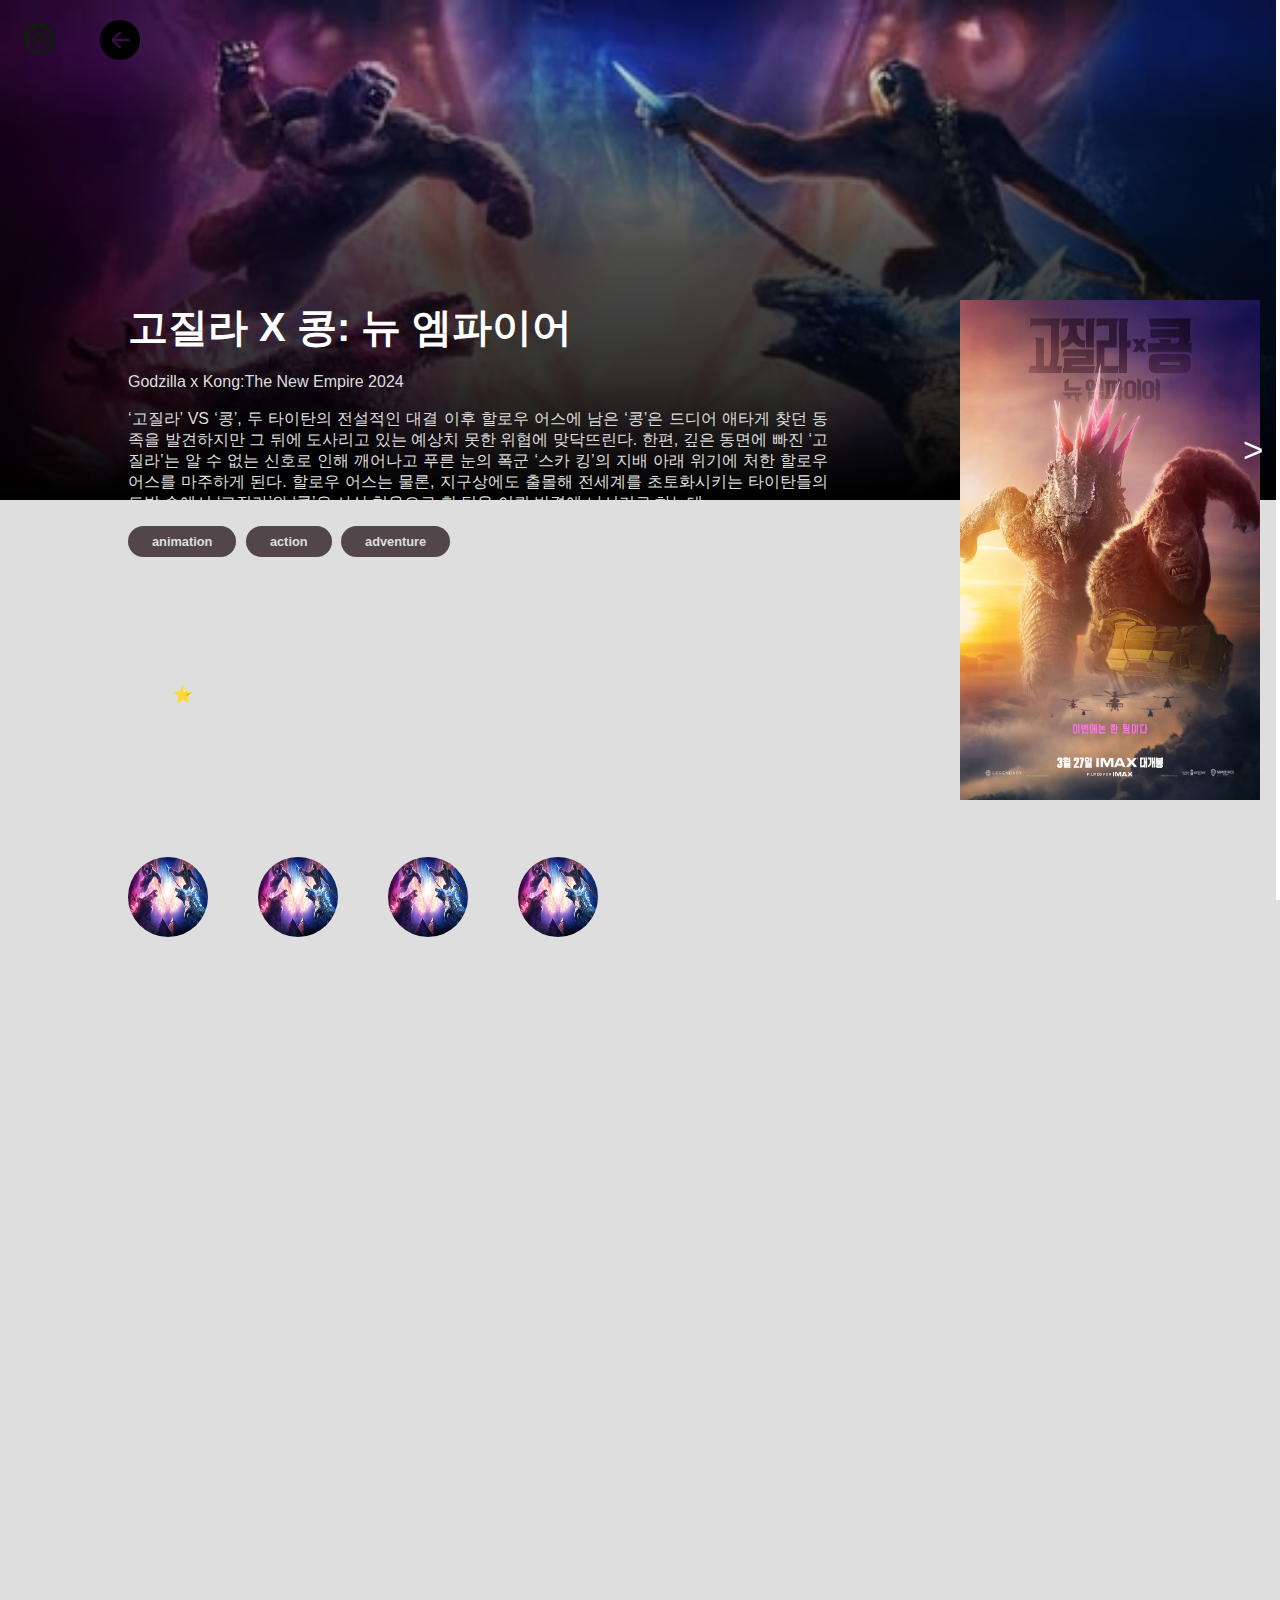
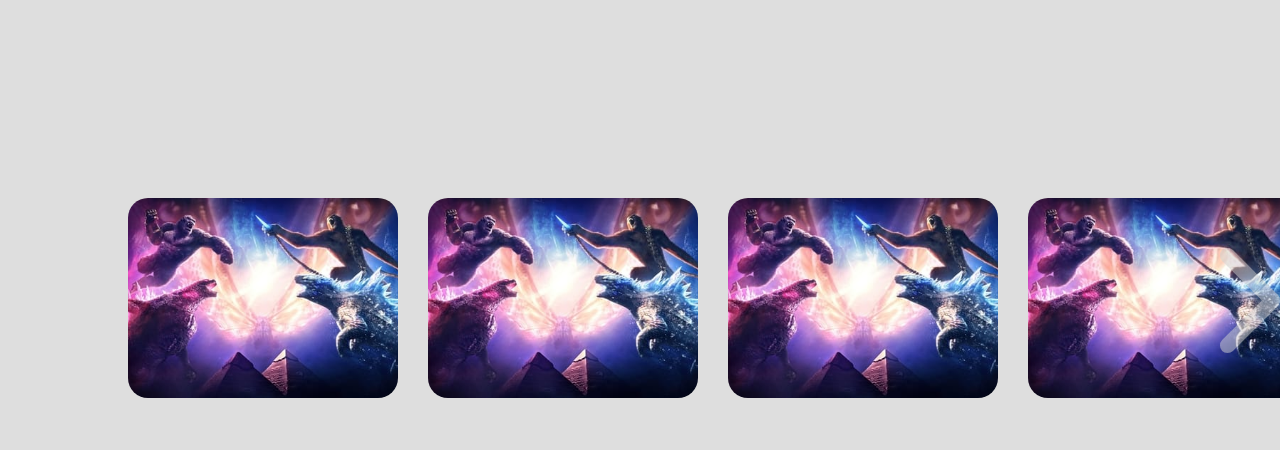
==== commit 292f7f20: "fix 코드 수정" ====
--- a/html/detail.html
+++ b/html/detail.html
@@ -20,8 +20,8 @@
     <a class="homeBtn" href="../index.html"></a>
     <div class="backBtn"></div>
     <!-- 리뷰 창 -->
-    <div class="review">
-      <button type="button" class="review-open-close-button">></button>
+    <div class="review close">
+      <button type="button" class="review-open-close-button" data-open="true">></button>
       <div class="review-main">
         <!-- 리뷰 입력 -->
         <form id="reviewForm">
@@ -206,6 +206,10 @@
           </div>
         </div>
       </div>
+    </div>
+  </main>
+</body>
+
       <!-- 트레일러 -->
       <div class="trailer">
         <h2>Trailer</h2>
--- a/CSS/detail.css
+++ b/CSS/detail.css
@@ -1,7 +1,7 @@
-@import "review.css";
+@import 'review.css';
 
 body {
-  background-color: white;
+  background-color: black;
 }
 
 textarea {
@@ -176,7 +176,7 @@
   transition: all 0.4s ease-out;
   -webkit-font-smoothing: antialiased;
   position: absolute;
-  content: "☆";
+  content: '☆';
   color: #444;
   top: 0;
   left: 0;
@@ -199,7 +199,7 @@
 
 .rating input:checked + label::after,
 .rating input:checked ~ label::after {
-  content: "★";
+  content: '★';
   color: #f9bf3b;
   text-shadow: 0 0 20px #f9bf3b;
 }
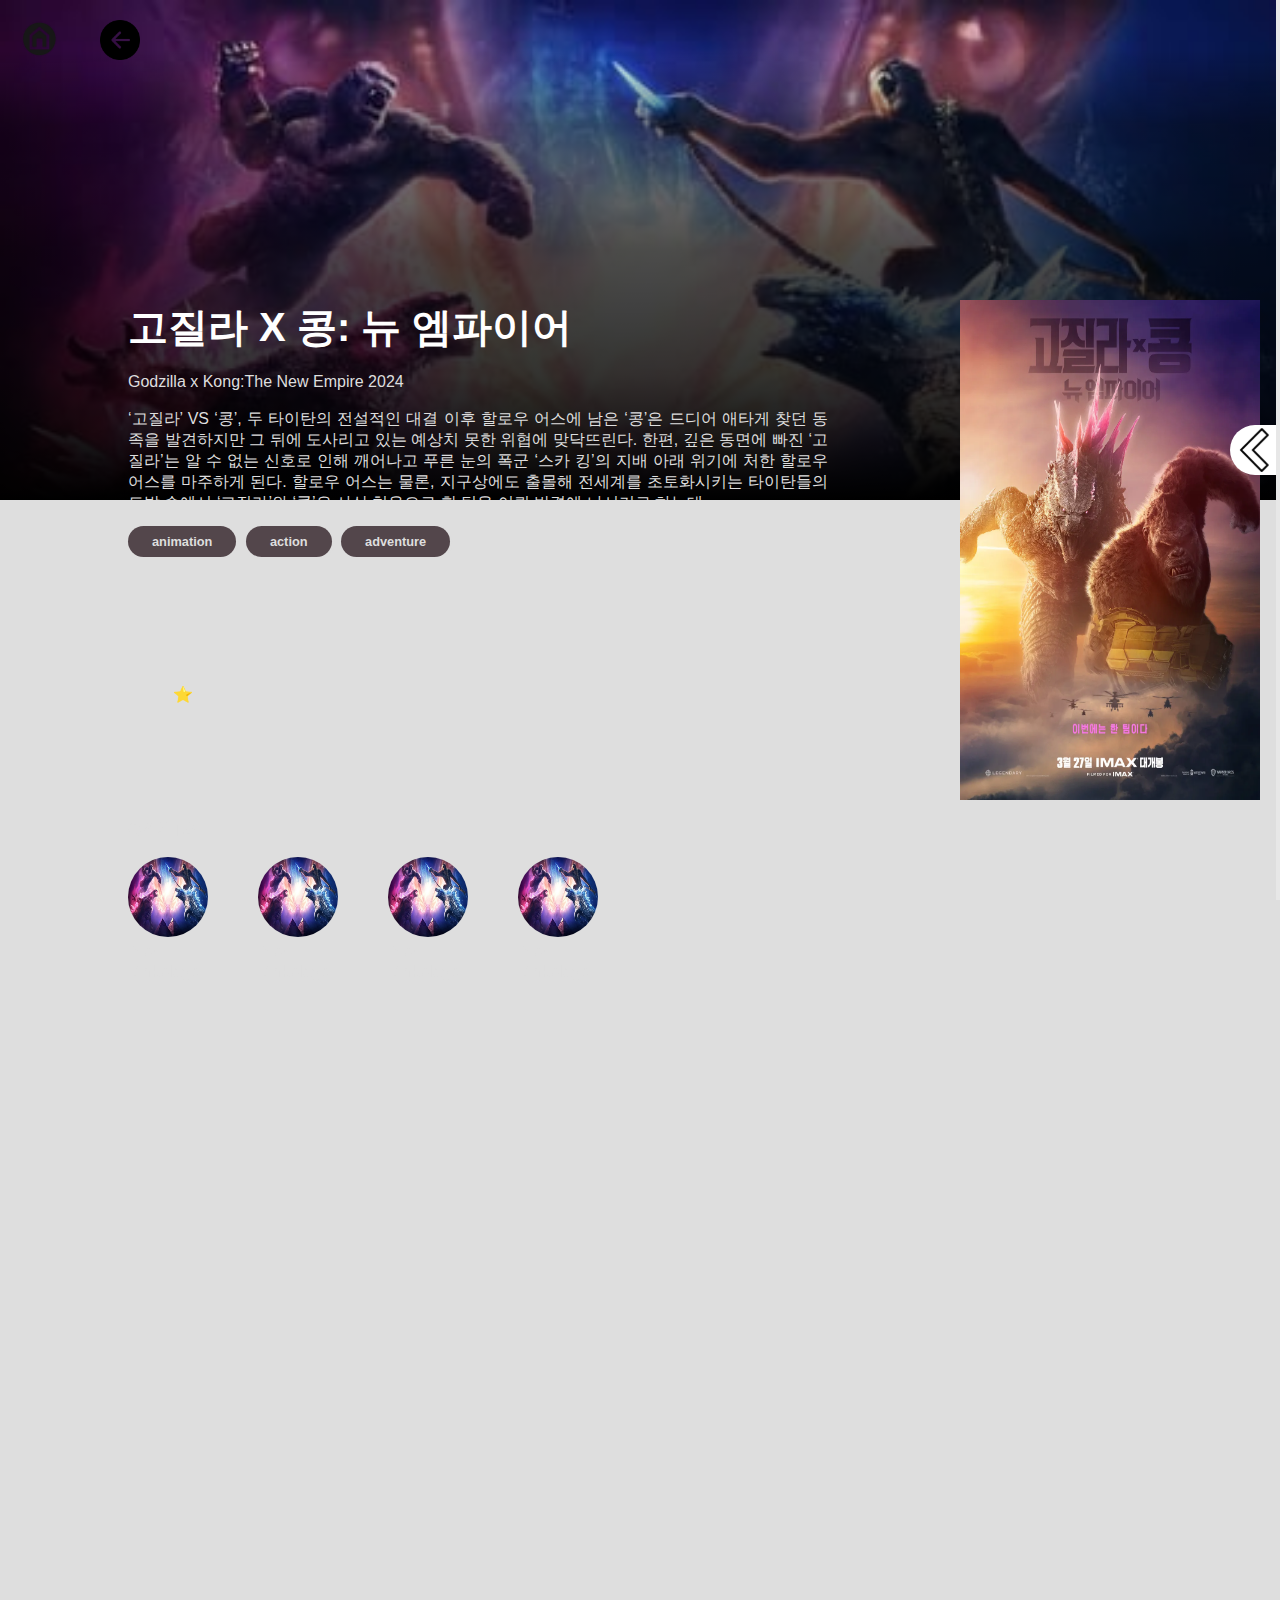
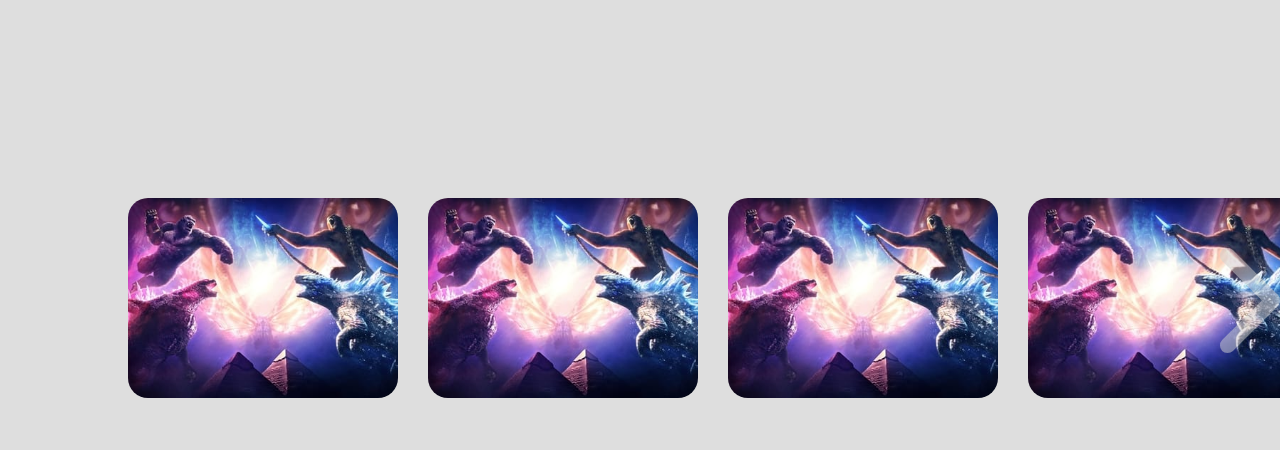
==== commit 2e3aa929: "Merge pull request #16 from hwijinkim22/feature/comment" ====
--- a/html/detail.html
+++ b/html/detail.html
@@ -21,7 +21,7 @@
     <div class="backBtn"></div>
     <!-- 리뷰 창 -->
     <div class="review close">
-      <button type="button" class="review-open-close-button" data-open="true">></button>
+      <button type="button" class="review-open-close-button" data-open="true"></button>
       <div class="review-main">
         <!-- 리뷰 입력 -->
         <form id="reviewForm">
@@ -62,14 +62,23 @@
           <ul class="review-list">
             <li class="review-card">
               <div class="review-card-info">
-                <h4 id="userName">이름</h4>
-                <input
-                  id="review-input-password"
-                  type="password"
-                  placeholder="비밀번호"
-                />
+                <div class="review-card-info-user">
+                  <h4 id="userName">이름</h4>
+                  <div class="review-card-info-star">
+                    ★★★★★
+                    <span class="review-star">★★★★★</span>
+                    <input type="range" value="1" step="1" min="0" max="10" />
+                  </div>
+                </div>
+                <div class="review-card-info-password">
+                  <input
+                    id="review-input-password"
+                    type="password"
+                    placeholder="비밀번호"
+                  />
+                  <p class="review-check-password">here</p>
+                </div>
               </div>
-              <p class="review-check-password"></p>
               <!-- <div class="review-content-box">
                 <div class="review-content-main">
                   <p class="review-content">
--- a/CSS/detail.css
+++ b/CSS/detail.css
@@ -8,10 +8,29 @@
   resize: none;
   padding: 10px;
 }
+
 textarea::placeholder {
   font-size: 1.2em;
   font-style: italic;
   font-weight: bold;
+}
+
+.review-card-info h4 {
+  border: none;
+  width: 130px;
+}
+
+.review-card-info input {
+  cursor: text;
+  width: 130px;
+}
+
+.review-content {
+  width: 100%;
+  font-size: 15px;
+  font-weight: 500;
+  height: auto;
+  border: none;
 }
 
 .homeBtn {
@@ -41,7 +60,8 @@
   padding: 20px;
   margin-bottom: 15px;
   border-radius: 10px;
-  border: 1px solid black;
+  background-color: #212221;
+  /* border: 1px solid black; */
 
   display: flex;
   display: inline-block;
@@ -51,20 +71,21 @@
 }
 
 .commentInput h2 {
-  color: black;
+  color: white;
   margin-bottom: 10px;
 }
 
 .commentInput input {
-  background-color: black;
+  background-color: white;
   width: 120px;
   height: 25px;
   cursor: text;
   padding: 5px;
   margin: 0px 5px 3px 0px;
   border-radius: 5px;
-  border: none;
-  color: white;
+  border: 1px solid black;
+  color: black;
+  outline: black;
 }
 
 .checkMsg {
@@ -76,32 +97,33 @@
 
 .comment {
   resize: none;
-  background-color: black;
-  color: white;
+  background-color: white;
+  color: black;
   font-size: 15px;
   width: 100%;
   cursor: text;
   margin-top: 5px;
   padding: 5px;
   border-radius: 10px;
-  border: none;
+  border: 1px solid black;
+  outline: black;
 }
 
 .inputBtn {
-  background-color: black;
   font-size: 15px;
   width: 100px;
   height: 30px;
   float: right;
   background-color: transparent;
-  border: 1.5px solid black;
-  color: black;
+  border: 1px solid white;
+  color: white;
   border-radius: 15px;
   margin-top: 10px;
 }
 
 .inputBtn:hover {
   background-color: black;
+  border: 1px solid black;
   color: white;
 }
 
@@ -117,14 +139,6 @@
   margin-left: 7px;
 }
 
-.review-check-password {
-  display: none;
-  font-size: 13px;
-  font-weight: 500;
-  margin-bottom: 5px;
-  color: red;
-}
-
 .date {
   font-size: 12px;
 }
@@ -177,7 +191,8 @@
   -webkit-font-smoothing: antialiased;
   position: absolute;
   content: '☆';
-  color: #444;
+  /* color: #444; */
+  color: white;
   top: 0;
   left: 0;
   width: 10%;
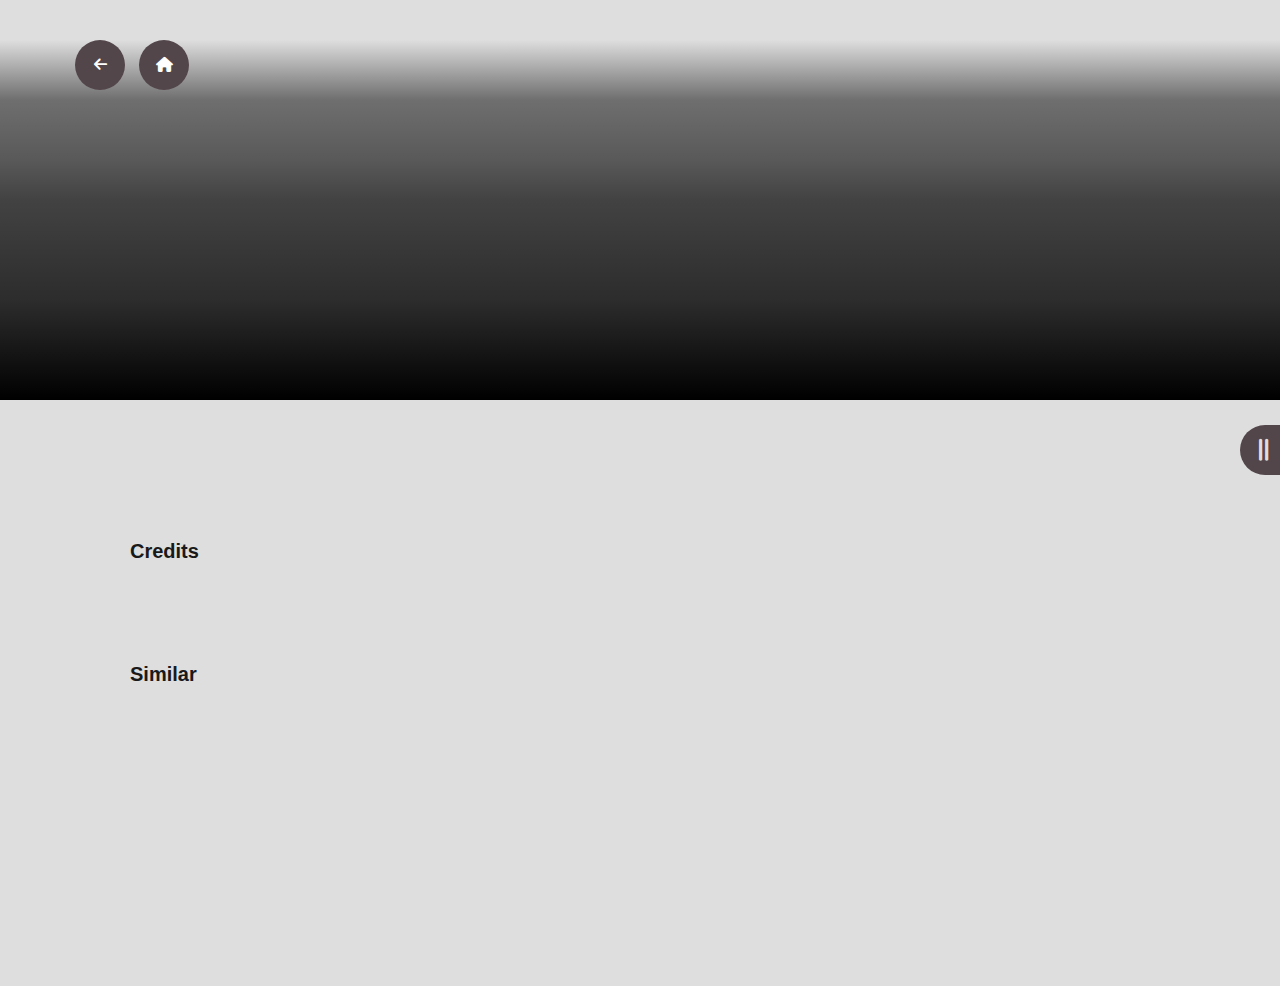
==== commit 8582919a: "Update go similar movie detail, Fix some style, script bugs" ====
--- a/html/detail.html
+++ b/html/detail.html
@@ -1,49 +1,46 @@
 <!DOCTYPE html>
 <html lang="en">
-  <head>
-    <meta charset="UTF-8" />
-    <meta name="viewport" content="width=device-width, initial-scale=1.0" />
-    <title>영화 상세 페이지</title>
-    <link rel="stylesheet" href="../CSS/reset.css" />
-    <link rel="stylesheet" href="../CSS/detail.css" />
-    <link rel="icon" href="../image/favicon.ico" />
-    <!-- 관련영화움직이기아이콘 -->
-    <link
-      rel="stylesheet"
-      href="https://cdnjs.cloudflare.com/ajax/libs/font-awesome/6.5.2/css/all.min.css"
-    />
-    <script defer src="../script/comment.js"></script>
-    <script defer src="../script/detail.js"></script>
-  </head>
+
+<head>
+  <meta charset="UTF-8" />
+  <meta name="viewport" content="width=device-width, initial-scale=1.0" />
+  <title>영화 상세 페이지</title>
+  <link rel="stylesheet" href="../CSS/reset.css" />
+  <link rel="stylesheet" href="../CSS/detail.css" />
+  <link rel="icon" href="../image/favicon.ico" />
+  <!-- 관련영화움직이기아이콘 -->
+  <link rel="stylesheet" href="https://cdnjs.cloudflare.com/ajax/libs/font-awesome/6.5.2/css/all.min.css" />
+  <script defer src="../script/comment.js"></script>
+  <script defer src="../script/detail.js"></script>
+</head>
 
   <body>
-    <a class="homeBtn" href="../index.html"></a>
-    <div class="backBtn"></div>
+    <div class="pageBtns">
+      <button class="backBtn">
+        <i class="fa-solid fa-arrow-left"></i>
+      </button>
+      <button class="homeBtn" href="../index.html">
+        <i class="fa-solid fa-house"></i>
+      </button>
+    </div>
     <!-- 리뷰 창 -->
     <div class="review close">
-      <button type="button" class="review-open-close-button" data-open="true"></button>
+      <button type="button" class="review-open-close-button" data-open="true">
+        <i class="fa-solid fa-grip-lines-vertical"></i>
+      </button>
       <div class="review-main">
         <!-- 리뷰 입력 -->
+        <h2>리뷰 작성 <span class="count"></span></h2>
         <form id="reviewForm">
           <div class="commentInput">
-            <h2>리뷰 작성 <span class="count"></span></h2>
-            <input id="userId" type="text" placeholder="아이디" />
-            <input id="userPassword" type="password" placeholder="비밀번호" />
-            <div class="rating">
-              <!-- 1st star-->
-              <input type="radio" name="rating" id="r1" value="5" />
-              <label for="r1"></label>
-              <!-- 2nd star -->
-              <input type="radio" name="rating" id="r2" value="4" />
-              <label for="r2"></label>
-              <!-- 3rd star -->
-              <input type="radio" name="rating" id="r3" value="3" />
-              <label for="r3"></label>
-              <!-- 5rd star -->
-              <input type="radio" name="rating" id="r4" value="2" />
-              <label for="r4"></label>
-              <input type="radio" name="rating" id="r5" value="1" />
-              <label for="r5"></label>
+            <div class="review-form-user">
+              <input id="userId" type="text" placeholder="아이디" />
+              <input id="userPassword" type="password" placeholder="비밀번호" />
+              <div class="review-rating review-form-rating">
+                ★★★★★
+                <span class="review-star">★★★★★</span>
+                <input type="range" value="0" step="1" min="0" max="10" />
+              </div>
             </div>
 
             <p class="checkMsg"></p>
@@ -60,283 +57,35 @@
         <!-- 리뷰 확인 -->
         <div class="review-box">
           <ul class="review-list">
-            <li class="review-card">
-              <div class="review-card-info">
-                <div class="review-card-info-user">
-                  <h4 id="userName">이름</h4>
-                  <div class="review-card-info-star">
-                    ★★★★★
-                    <span class="review-star">★★★★★</span>
-                    <input type="range" value="1" step="1" min="0" max="10" />
-                  </div>
-                </div>
-                <div class="review-card-info-password">
-                  <input
-                    id="review-input-password"
-                    type="password"
-                    placeholder="비밀번호"
-                  />
-                  <p class="review-check-password">here</p>
-                </div>
-              </div>
-              <!-- <div class="review-content-box">
-                <div class="review-content-main">
-                  <p class="review-content">
-                    내용내용내용내용내용내용내용내용내용
-                    내용내용내용내용내용내용내용내용내용
-                    내용내용내용내용내용내용내용내용내용
-                    내용내용내용내용내용내용내용내용내용
-                    내용내용내용내용내용내용내용내용내용
-                    내용내용내용내용내용내용내용내용내용
-                  </p>
-                </div>
-                <div class="review-button-box">
-                  <button class="review-button-update" type="button">
-                    수정
-                  </button>
-                  <button class="review-button-delete" type="button">
-                    삭제
-                  </button>
-                </div>
-              </div> -->
-              <div class="review-update-box">
-                <textarea class="review-update-textarea"></textarea>
-                <div class="review-button-box">
-                  <button class="review-button-update" type="button">
-                    확인
-                  </button>
-                  <button class="review-button-delete" type="button">
-                    취소
-                  </button>
-                </div>
-              </div>
-            </li>
+            <!-- 리뷰 내용이 들어온다 -->
           </ul>
         </div>
       </div>
     </div>
 
-    <main>
-      <div class="container1">
-        <div class="detailContent">
-          <div class="detailTitle">고질라 X 콩: 뉴 엠파이어</div>
-          <br />
-          <div class="detailOriginalTitle">
-            Godzilla x Kong:The New Empire 2024
-          </div>
-          <br />
-
-          <div class="overview">
-            ‘고질라’ VS ‘콩’, 두 타이탄의 전설적인 대결 이후 할로우 어스에 남은
-            ‘콩’은 드디어 애타게 찾던 동족을 발견하지만 그 뒤에 도사리고 있는
-            예상치 못한 위협에 맞닥뜨린다. 한편, 깊은 동면에 빠진 ‘고질라’는 알
-            수 없는 신호로 인해 깨어나고 푸른 눈의 폭군 ‘스카 킹’의 지배 아래
-            위기에 처한 할로우 어스를 마주하게 된다. 할로우 어스는 물론,
-            지구상에도 출몰해 전세계를 초토화시키는 타이탄들의 도발 속에서
-            ‘고질라’와 ‘콩’은 사상 처음으로 한 팀을 이뤄 반격에 나서기로 하는데…
-          </div>
-          <br />
-          <div class="genre">
-            <a class="genreItem">animation</a>
-            <a class="genreItem">action</a>
-            <a class="genreItem">adventure</a>
-          </div>
-          <br />
-          <div class="adult">연령제한 : under 18</div>
-          <br />
-          <div class="releaseDate">개봉일자 : 2023-12-06</div>
-          <br />
-          <div class="viewTime">상영시간 : 83분</div>
-          <br />
-          <div class="voteAverage">평점 : ⭐6.6</div>
-          <br />
-        </div>
-        <div class="poster">
-          <img
-            src="../image/detail_test2.jpg"
-            alt=""
-            width="300px"
-            height="500px"
-          />
-        </div>
-      </div>
-      <!-- 등장인물 -->
-      <div class="casts">
-        <h1>CASTS</h1>
-        <br />
-        <div class="castsItem">
-          <div class="castItem">
-            <img
-              src="../image/detail_test.jpg"
-              alt="Actor 1"
-              width="80px"
-              height="80px"
-              style="border-radius: 50%"
-            />
-            <div class="castName">
-              <p>Pter Dinkelage</p>
-            </div>
-          </div>
-          <div class="castItem">
-            <img
-              src="../image/detail_test.jpg"
-              alt="Actor 1"
-              width="80px"
-              height="80px"
-              style="border-radius: 50%"
-            />
-            <div class="castName">
-              <p>Pter Dinkelage</p>
-            </div>
-          </div>
-          <div class="castItem">
-            <img
-              src="../image/detail_test.jpg"
-              alt="Actor 1"
-              width="80px"
-              height="80px"
-              style="border-radius: 50%"
-            />
-            <div class="castName">
-              <p>Pter Dinkelage</p>
-            </div>
-          </div>
-          <div class="castItem">
-            <img
-              src="../image/detail_test.jpg"
-              alt="Actor 1"
-              width="80px"
-              height="80px"
-              style="border-radius: 50%"
-            />
-            <div class="castName">
-              <p>Pter Dinkelage</p>
-            </div>
-          </div>
-        </div>
+  <main>
+    <div class="container1">배경 이미지</div>
+    <!-- 배경 이미지 -->
+    <div class="content-summary">
+      <!-- id에 맞는 내용이 들어온다 -->
+    </div>
+    <!-- 배역 정보 -->
+    <div class="credits">
+      <h2>Credits</h2>
+      <ul>
+        <!-- 감독 1명, 배역 5명 -->
+      </ul>
+    </div>
+    <!-- 관련영화 -->
+    <div class="movie-list-container">
+      <h2 class="movie-list-title">Similar</h2>
+      <div class="movie-list-wrap">
+        <ul class="movie-list">
+          <!-- 비슷한 영화 정보가 들어온다 -->
+        </ul>
       </div>
     </div>
   </main>
 </body>
 
-      <!-- 트레일러 -->
-      <div class="trailer">
-        <h2>Trailer</h2>
-        <iframe
-          src="https://www.youtube.com/embed/Kmo8NLKkfcQ"
-          title="YouTube video player"
-          frameborder="0"
-          allow="accelerometer; autoplay; clipboard-write; encrypted-media; gyroscope; picture-in-picture"
-          allowfullscreen
-        ></iframe>
-      </div>
-      <!-- 관련영화 -->
-      <div class="movieListContainer">
-        <h1 class="movieListTitle">SIMILAR</h1>
-        <div class="movieListWrapper">
-          <div class="movieList">
-            <div class="movieListItem">
-              <img
-                class="movieListItemImg"
-                src="../image/detail_test.jpg"
-                alt=""
-              />
-              <span class="movieListItemTitle">Her</span>
-              <p class="movieListItemDesc">
-                Lorem ipsum dolor sit amet consectetur adipisicing elit. At hic
-                fugit similique accusantium.
-              </p>
-              <button class="movieListItemButton">Detail</button>
-            </div>
-            <div class="movieListItem">
-              <img
-                class="movieListItemImg"
-                src="../image/detail_test.jpg"
-                alt=""
-              />
-              <span class="movieListItemTitle">Her</span>
-              <p class="movieListItemDesc">
-                Lorem ipsum dolor sit amet consectetur adipisicing elit. At hic
-                fugit similique accusantium.
-              </p>
-              <button class="movieListItemButton">Detail</button>
-            </div>
-            <div class="movieListItem">
-              <img
-                class="movieListItemImg"
-                src="../image/detail_test.jpg"
-                alt=""
-              />
-              <span class="movieListItemTitle">Her</span>
-              <p class="movieListItemDesc">
-                Lorem ipsum dolor sit amet consectetur adipisicing elit. At hic
-                fugit similique accusantium.
-              </p>
-              <button class="movieListItemButton">Detail</button>
-            </div>
-            <div class="movieListItem">
-              <img
-                class="movieListItemImg"
-                src="../image/detail_test.jpg"
-                alt=""
-              />
-              <span class="movieListItemTitle">Her</span>
-              <p class="movieListItemDesc">
-                Lorem ipsum dolor sit amet consectetur adipisicing elit. At hic
-                fugit similique accusantium.
-              </p>
-              <button class="movieListItemButton">Detail</button>
-            </div>
-            <div class="movieListItem">
-              <img
-                class="movieListItemImg"
-                src="../image/detail_test.jpg"
-                alt=""
-              />
-              <span class="movieListItemTitle">Her</span>
-              <p class="movieListItemDesc">
-                Lorem ipsum dolor sit amet consectetur adipisicing elit. At hic
-                fugit similique accusantium.
-              </p>
-              <button class="movieListItemButton">Detail</button>
-            </div>
-            <div class="movieListItem">
-              <img
-                class="movieListItemImg"
-                src="../image/detail_test.jpg"
-                alt=""
-              />
-              <span class="movieListItemTitle">Her</span>
-              <p class="movieListItemDesc">
-                Lorem ipsum dolor sit amet consectetur adipisicing elit. At hic
-                fugit similique accusantium.
-              </p>
-              <button class="movieListItemButton">Detail</button>
-            </div>
-            <div class="movieListItem">
-              <img
-                class="movieListItemImg"
-                src="../image/detail_test.jpg"
-                alt=""
-              />
-              <span class="movieListItemTitle">Her</span>
-              <p class="movieListItemDesc">
-                Lorem ipsum dolor sit amet consectetur adipisicing elit. At hic
-                fugit similique accusantium.
-              </p>
-              <button class="movieListItemButton">Detail</button>
-            </div>
-            <div class="movieListItem">
-              <img
-                class="movieListItemImg"
-                src="../image/detail_test.jpg"
-                alt=""
-              />
-            </div>
-            <i class="fas fa-chevron-right arrow"></i>
-          </div>
-        </div>
-      </div>
-    </main>
-  </body>
-</html>
+</html>--- a/CSS/detail.css
+++ b/CSS/detail.css
@@ -1,7 +1,9 @@
 @import 'review.css';
 
 body {
-  background-color: black;
+  position: relative;
+  background-color: #000000;
+  color: #dedede;
 }
 
 textarea {
@@ -21,7 +23,6 @@
 }
 
 .review-card-info input {
-  cursor: text;
   width: 130px;
 }
 
@@ -33,26 +34,47 @@
   border: none;
 }
 
-.homeBtn {
-  position: fixed;
-  left: 20px;
-  top: 20px;
-  width: 40px;
-  height: 40px;
-  background-image: url(../image/homeBtn.png);
-  background-size: contain;
-  cursor: pointer;
-}
-
-.backBtn {
-  position: fixed;
-  left: 100px;
-  top: 20px;
-  width: 40px;
-  height: 40px;
-  background-image: url(../image/backBtn.png);
-  background-size: contain;
-  cursor: pointer;
+.review-card-info h4 {
+  border: none;
+  width: 130px;
+}
+
+.review-card-info input {
+  width: 130px;
+}
+
+.review-content {
+  width: 100%;
+  font-size: 15px;
+  font-weight: 500;
+  height: auto;
+  border: none;
+}
+
+.pageBtns {
+  position: absolute;
+  top: 35px;
+  left: 70px;
+}
+
+.homeBtn, .backBtn {
+  border-radius: 50px;
+  width: 50px;
+  height: 50px;
+  margin: 5px;
+  transition: all 0.2s;
+  background-color: #53464b;
+  color: #fefefe;
+}
+
+button i {
+  font-size: 15px;
+}
+
+.backBtn:hover, .homeBtn:hover {
+  background-color: #967f87;
+  color: #000000;
+  transition: all 0.2s;
 }
 
 .commentInput {
@@ -79,13 +101,15 @@
   background-color: white;
   width: 120px;
   height: 25px;
-  cursor: text;
-  padding: 5px;
-  margin: 0px 5px 3px 0px;
   border-radius: 5px;
   border: 1px solid black;
   color: black;
   outline: black;
+}
+
+#userId,
+#userPassword {
+  cursor: text;
 }
 
 .checkMsg {
@@ -220,14 +244,8 @@
 }
 /* star */
 
-.light {
-  background-color: #dedede !important;
-}
 
 /* 영화상세페이지 */
-main {
-  background-color: black;
-}
 .container1 {
   background: linear-gradient(
       to bottom,
@@ -238,144 +256,166 @@
       rgba(0, 0, 0, 0.8) 75%,
       rgba(0, 0, 0, 1) 100%
     ),
-    url(../image/detail_test.jpg);
-  background-size: 100%;
-  width: auto;
-  height: 500px;
-  display: inherit;
-
+    url(../image/detail_default_image.png);
+  background-size: cover;
+  background-repeat: no-repeat;
+  background-position: center 0 ;
+  min-width: 1020px;
+  height: 400px;
+  display: block;
+  text-indent: -99999px;
+}
+
+.content-summary {
+  display: flex;
+  justify-content: center;
+  width: 1020px;
+  margin: 70px auto 0;
+}
+
+.detail-content {
+  display: flex;
+  flex-direction: column;
+  justify-content: flex-start;
+  width: 578px;
+  min-height: 500px;
+}
+
+.detail-title {
+  font-weight: bold;
+  font-size: 40px;
+}
+
+.overview {
+  display: -webkit-box;
+  overflow: hidden;
+  text-overflow: ellipsis;
+  -webkit-line-clamp: 8;
+  -webkit-box-orient: vertical;
+}
+
+.genre {
+  margin: 20px 0;
+}
+
+.genre-item {
+  display: inline-block;
+  height: 45px;
+  padding: 0 15px;
+  line-height: 45px;
+  text-align: center;
+  border-radius: 30px;
+  font-size: 14px;
+  font-weight: 600;
+  margin-right: 10px;
+  transition: all 0.2s;
+  background-color: #53464b;
   color: #dedede;
-  text-align: justify;
-}
-
-.detailContent {
+}
+
+.movie-info {
+  display: flex;
+  flex-direction: column;
+  justify-content: space-between;
+}
+
+.movie-info li {
+  margin-bottom: 10px;
+}
+
+.movie-info li:last-child {
+  margin-bottom: 0;
+}
+
+.movie-info li .info-name, .movie-info li .info {
   display: inline-block;
-  margin: 300px 10%;
-  width: 700px;
-}
-
-.detailTitle {
-  font-weight: bold;
-  font-size: 40px;
-  color: white;
-}
-
-.genreItem {
-  padding: 0.5rem 1.5rem;
-  border-radius: 30px;
-  font-size: 0.8rem;
-  font-weight: 600;
-  background-color: #53464b;
-  margin-right: 5px;
-  box-shadow: 2px 1px 1px #dedede;
+  height: 20px;
+  line-height: 20px;
+}
+
+.movie-info li .info-name {
+  width: 80px;
+}
+
+.movie-info li .info {
+  width: 150px;
+  margin-left: 30px;
+}
+
+.top-info div{
+  margin-bottom: 10px;
+}
+
+.top-info div:last-child {
+  margin-bottom: 0;
+}
+
+.credits {
+  width: 1020px;
+  margin: 70px auto 0;
+}
+.credits h2 {
+  font-size: 20px;
+  font-weight: bold;
+  margin-bottom: 30px;
+}
+.credits ul {
+  display: flex;
+}
+.person {
+  width: 110px;
+  margin-right: 30px;
+}
+.person:last-child {
+  margin-right: 0;
+}
+.person img {
+  height: 165px;
+  margin-bottom: 10px;
+  border-radius: 20px;
+}
+.person .name {
+  font-size: 14px;
+}
+.person .character {
+  font-size: 12px;
+  opacity: 0.8;
 }
 
 .poster {
   display: inline-block;
-  margin-top: 300px;
-}
-
-.poster iframe {
-  max-width: 400px;
-  width: 100%;
-  height: 200px;
-}
-
-.detailContent,
-.poster {
-  vertical-align: top;
-}
-
-/* 등장인물 */
-.casts {
-  /* display: grid;
-  grid-template-columns: repeat(auto-fill, minmax(90px, 1fr));
-  gap: 10px;
-  */
-  margin-top: 530px;
-  margin-left: 10%;
+  height: 490px;
+  margin-left: 100px;
+}
+
+
+
+
+
+/* 관련영화 */
+.movie-list-container {
+  position: relative;
+  width: 1020px;
+  margin: 70px auto 0;
+}
+.scroll-btn {
   position: absolute;
-  top: 288px;
-  height: 200px;
-  width: 8%;
-}
-
-.casts h1 {
-  color: #dedede;
-  font-size: 20px;
-  font-weight: bold;
-}
-
-.castsItem {
-  /* display: flex;
-  flex-direction: column;
-  align-items: center; */
-  width: 240px;
-  display: flex;
-  float: left;
-  align-items: center;
-  height: 120px;
-  margin-right: 47px;
-}
-
-.castItem {
-  /* display: flex;
-  flex-direction: column;
-  align-items: center; */
-  width: 100px;
-  float: left;
-  margin-right: 50px;
-  line-height: 20px;
-}
-
-.castsItem:last-child {
-  margin: 0px;
-}
-
-.castsItemImg {
-  width: 90px;
-  height: 160px;
-  background-size: cover;
-  margin-bottom: 0.5rem;
-}
-
-.castName {
-  color: #dedede;
-}
-
-.trailer {
-  margin-top: 530px;
-  margin-left: 10%;
-}
-
-.trailer h2 {
-  color: #dedede;
-  font-size: 20px;
-  font-weight: bold;
-}
-
-.trailer iframe {
-  border-radius: 0.5rem;
-  max-width: 90%;
-  width: 100%;
-  height: 600px;
-  margin: 20px 0;
-}
-
-.detailContent,
-.trailer {
-  vertical-align: top;
-}
-
-/* 관련영화 */
-.movieListContainer {
-  margin-top: 30px;
-  color: #dedede;
-  margin-left: 10%;
-}
-
-.movieListTitle {
-  color: #dedede;
+  right: 30px;
+  top: 50%;
+  width: 50px;
+  height: 50px;
+  border-radius: 50px;
+  margin-top: -25px;
+  z-index: 99;
+  
+  background-color: #dedede7a;
+}
+.scroll-btn i {
+  font-size: 30px;
+  color: #505050;
+}
+
+.movie-list-title {
   font-size: 20px;
   font-weight: bold;
 }
@@ -391,13 +431,11 @@
 
 .featured-desc {
   width: 500px;
-  color: #dedede;
   margin: 30px 0;
 }
 
 .featured-button {
   background-color: #53464b;
-  color: #dedede;
   padding: 10px 20px;
   border-radius: 10px;
   border: none;
@@ -405,12 +443,11 @@
   font-weight: bold;
 }
 
-.movieListWrapper {
-  position: relative;
-  overflow: hidden;
-}
-
-.movieList {
+.movie-list-wrap {
+  width: 100%;
+}
+
+.movie-list {
   display: flex;
   align-items: center;
   height: 300px;
@@ -418,89 +455,97 @@
   transition: all 1s ease-in-out;
 }
 
-.movieListItem {
+.movie-list-item {
   margin-right: 30px;
   position: relative;
 }
-
-.movieListItem:hover .movie-list-item-img {
-  transform: scale(1.2);
-  margin: 0 30px;
-  opacity: 0.5;
-}
-
-.movieListItem:hover .movieListItemTitle,
-.movieListItem:hover .movieListItemDesc,
-.movieListItem:hover .movieListItemButton {
+.movie-list-item:last-child {
+  margin-right: 0;
+}
+
+.movie-list-item:hover .movie-list-item-img {
+  opacity: 0.2;
+}
+
+.movie-list-item:hover .over-text {
   opacity: 1;
 }
 
-.movieListItemImg {
-  transition: all 1s ease-in-out;
-  width: 270px;
+.movie-list-item-img {
+  transition: all 0.5s ease-in-out;
+  width: 320px;
   height: 200px;
   object-fit: cover;
   border-radius: 20px;
 }
 
-.movieListItemTitle {
-  background-color: #333;
-  padding: 0 10px;
-  font-size: 30px;
-  font-weight: bold;
+.over-text {
+  display: flex;
+  flex-direction: column;
+  justify-content: space-between;
+  width: 280px;
+  height: 160px;
   position: absolute;
-  top: 10%;
+  top: 20px;
   left: 20px;
   opacity: 0;
-  transition: 1s all ease-in-out;
-}
-
-.movieListItemDesc {
-  background-color: #333;
-  padding: 10px;
+  transition: all 0.5s ease-in-out;
+}
+
+.movie-list-item-title {
+  font-size: 25px;
+  font-weight: bold;
+
+  overflow: hidden;
+  text-overflow: ellipsis;
+  white-space: nowrap;
+  word-break: break-all;
+}
+
+.movie-list-item-desc {
+  display: -webkit-box;
+
+  width: 280px;
+  height: 60px;
   font-size: 14px;
-  position: absolute;
-  top: 30%;
-  left: 20px;
-  width: 230px;
-  opacity: 0;
-  transition: 1s all ease-in-out;
-}
-
-.movieListItemButton {
-  padding: 10px;
+  
+  overflow: hidden;
+  text-overflow: ellipsis;
+  -webkit-line-clamp: 3;
+  -webkit-box-orient: vertical;
+}
+
+.movie-list-item-btn {
+  width: 60px;
+  height: 40px;
+  font-weight: bold;
+  border-radius: 10px;
+  cursor: pointer;
   background-color: #dedede;
   color: #53464b;
-  font-weight: bold;
-  border-radius: 10px;
-  outline: none;
-  border: none;
-  cursor: pointer;
-  position: absolute;
-  bottom: 20px;
-  left: 20px;
-  opacity: 0;
-  transition: 1s all ease-in-out;
-}
-
-.arrow {
-  font-size: 120px;
-  position: absolute;
-  top: 90px;
-  right: 0;
-  color: lightgray;
-  opacity: 0.5;
-  cursor: pointer;
-}
+}
+
+.no-similar {
+  height: 200px;
+  width: 1020px;
+  line-height: 200px;
+  text-align: center;
+}
+
+.movie-id {
+  display: none;
+}
+
 
 .container.active {
   background-color: white;
 }
 
-.movieListTitle.active {
+.movie-list-title .active {
   color: black;
 }
 
 .light {
   background-color: #dedede !important;
-}
+  color: #191919 !important;
+}
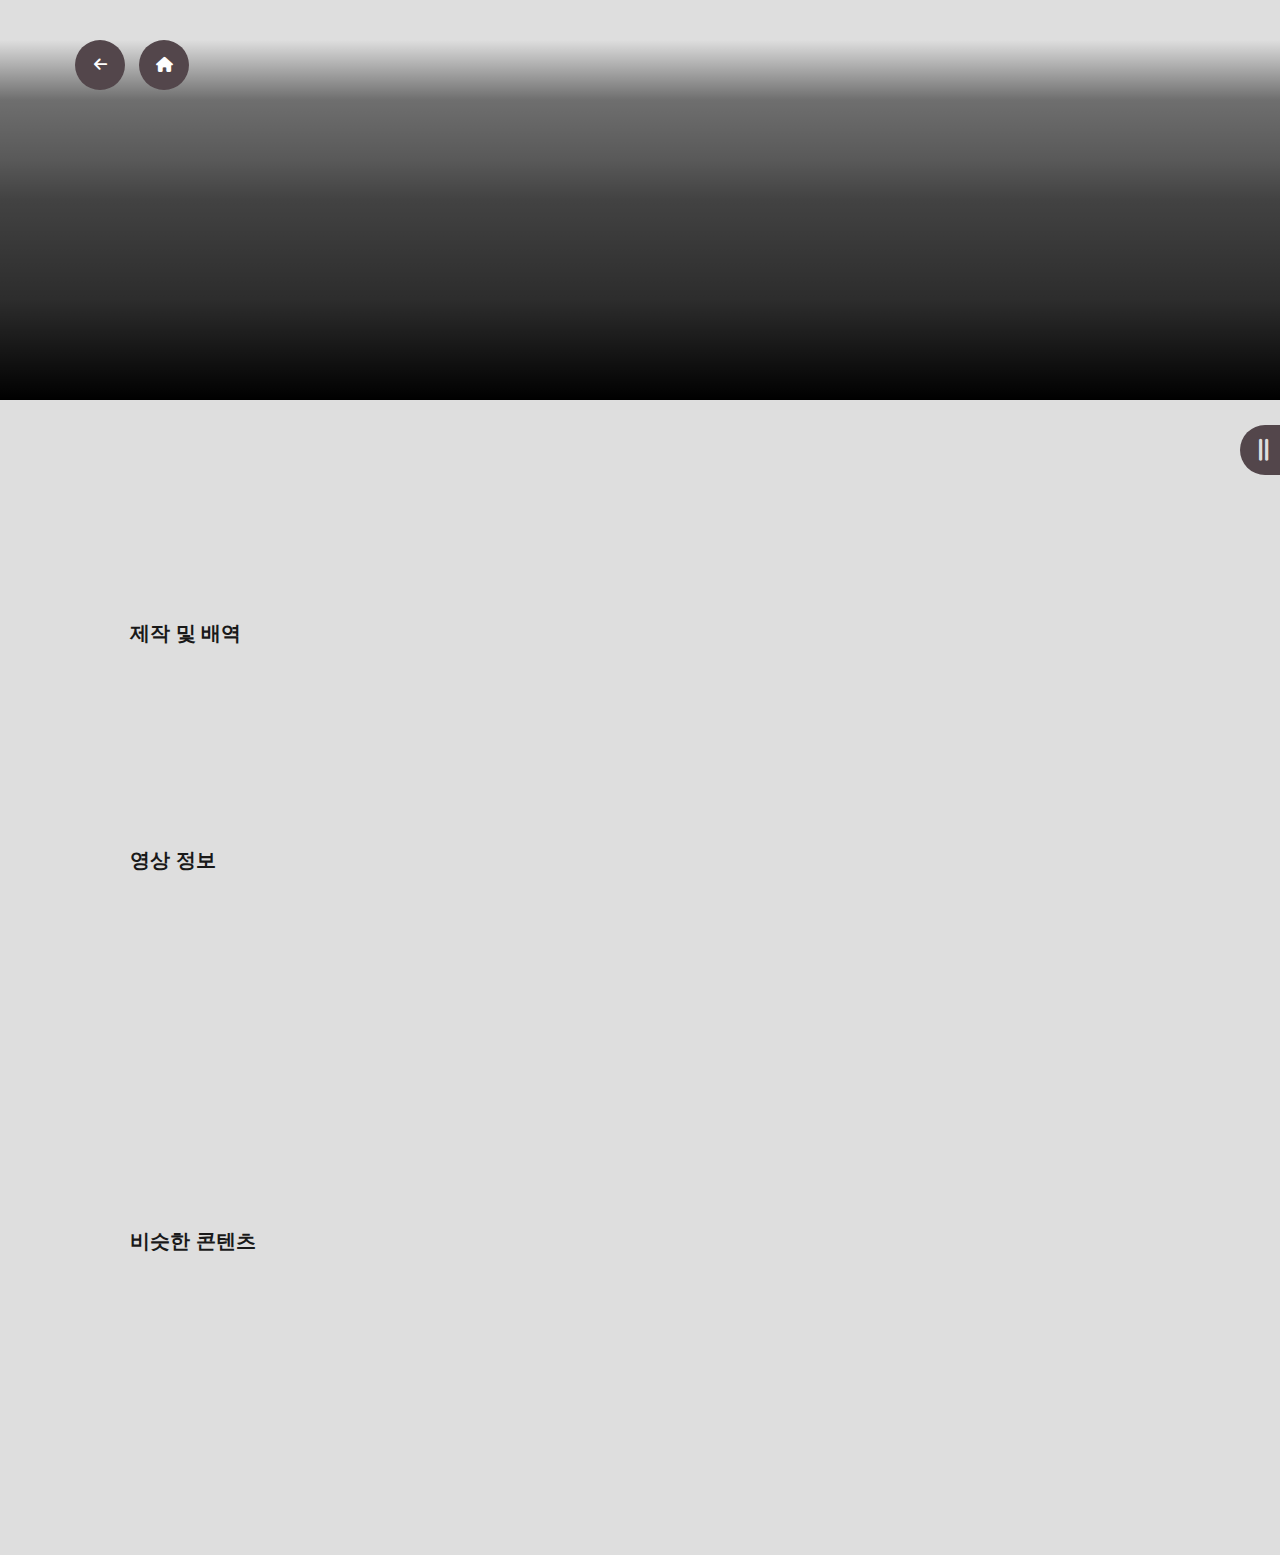
==== commit 9b8773ef: "Update detail.js get and render videos" ====
--- a/html/detail.html
+++ b/html/detail.html
@@ -69,22 +69,28 @@
     <div class="content-summary">
       <!-- id에 맞는 내용이 들어온다 -->
     </div>
+    <!-- 영화 정보 -->
+    <div class="credits">
+      <h2>제작 및 배역</h2>
+      <ul></ul>
+    </div>
     <!-- 배역 정보 -->
-    <div class="credits">
-      <h2>Credits</h2>
-      <ul>
-        <!-- 감독 1명, 배역 5명 -->
-      </ul>
+    <div class="video">
+      <h2>영상 정보</h2>
+      <div class="video-content">
+        <iframe frameborder="0"></iframe>
+      </div>
     </div>
-    <!-- 관련영화 -->
+    <!-- 선행영상 -->
     <div class="movie-list-container">
-      <h2 class="movie-list-title">Similar</h2>
+      <h2 class="movie-list-title">비슷한 콘텐츠</h2>
       <div class="movie-list-wrap">
         <ul class="movie-list">
           <!-- 비슷한 영화 정보가 들어온다 -->
         </ul>
       </div>
     </div>
+    <!-- 관련영화 -->
   </main>
 </body>
 
--- a/CSS/detail.css
+++ b/CSS/detail.css
@@ -352,12 +352,12 @@
 
 .credits {
   width: 1020px;
-  margin: 70px auto 0;
+  margin: 150px auto 0;
 }
 .credits h2 {
   font-size: 20px;
   font-weight: bold;
-  margin-bottom: 30px;
+  margin-bottom: 50px;
 }
 .credits ul {
   display: flex;
@@ -381,22 +381,34 @@
   font-size: 12px;
   opacity: 0.8;
 }
-
 .poster {
   display: inline-block;
   height: 490px;
   margin-left: 100px;
 }
-
-
-
-
-
+/* 선행영상 */
+.video {
+  width: 1020px;
+  margin: 150px auto 0;
+}
+.video h2 {
+  font-size: 20px;
+  font-weight: bold;
+  margin-bottom: 50px;
+}
+.video-content {
+  width: 854px;
+  margin: 0 auto;
+}
+.no-video {
+  text-align: center;
+
+}
 /* 관련영화 */
 .movie-list-container {
   position: relative;
   width: 1020px;
-  margin: 70px auto 0;
+  margin: 150px auto 0;
 }
 .scroll-btn {
   position: absolute;
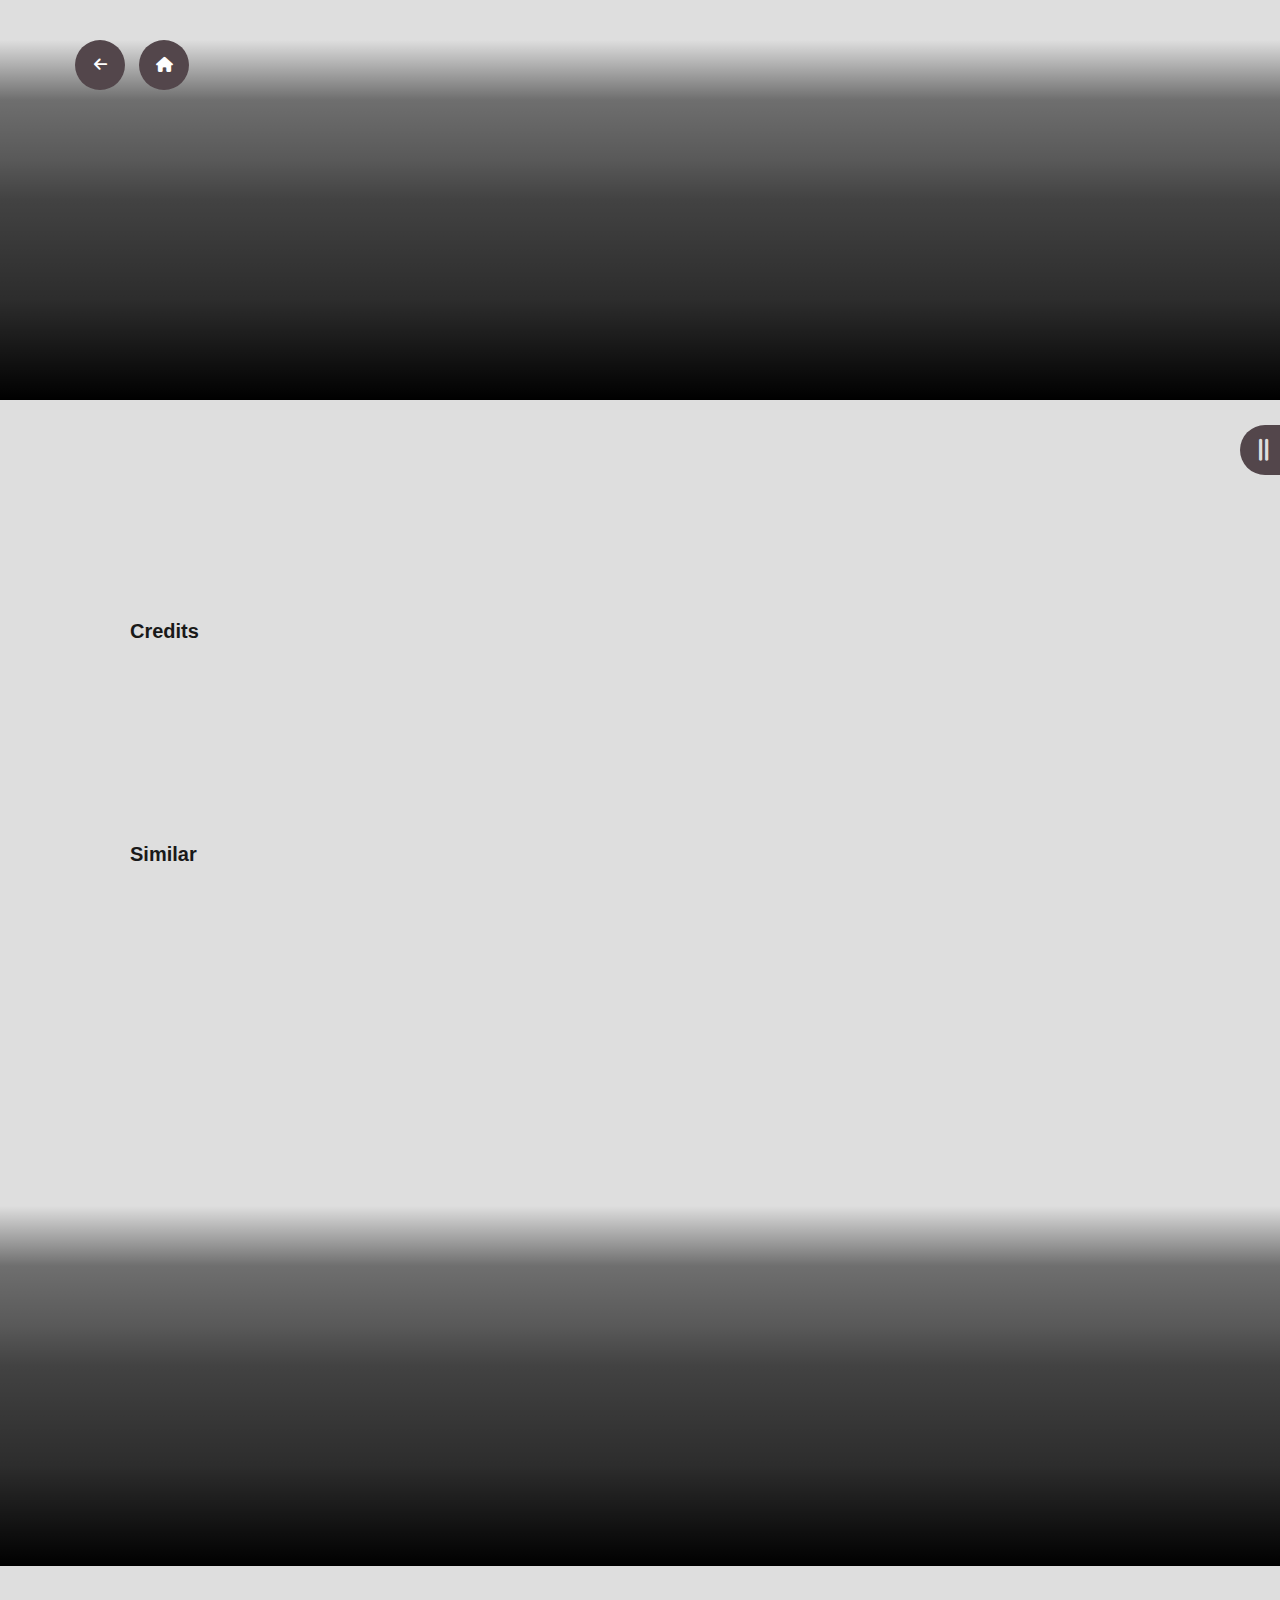
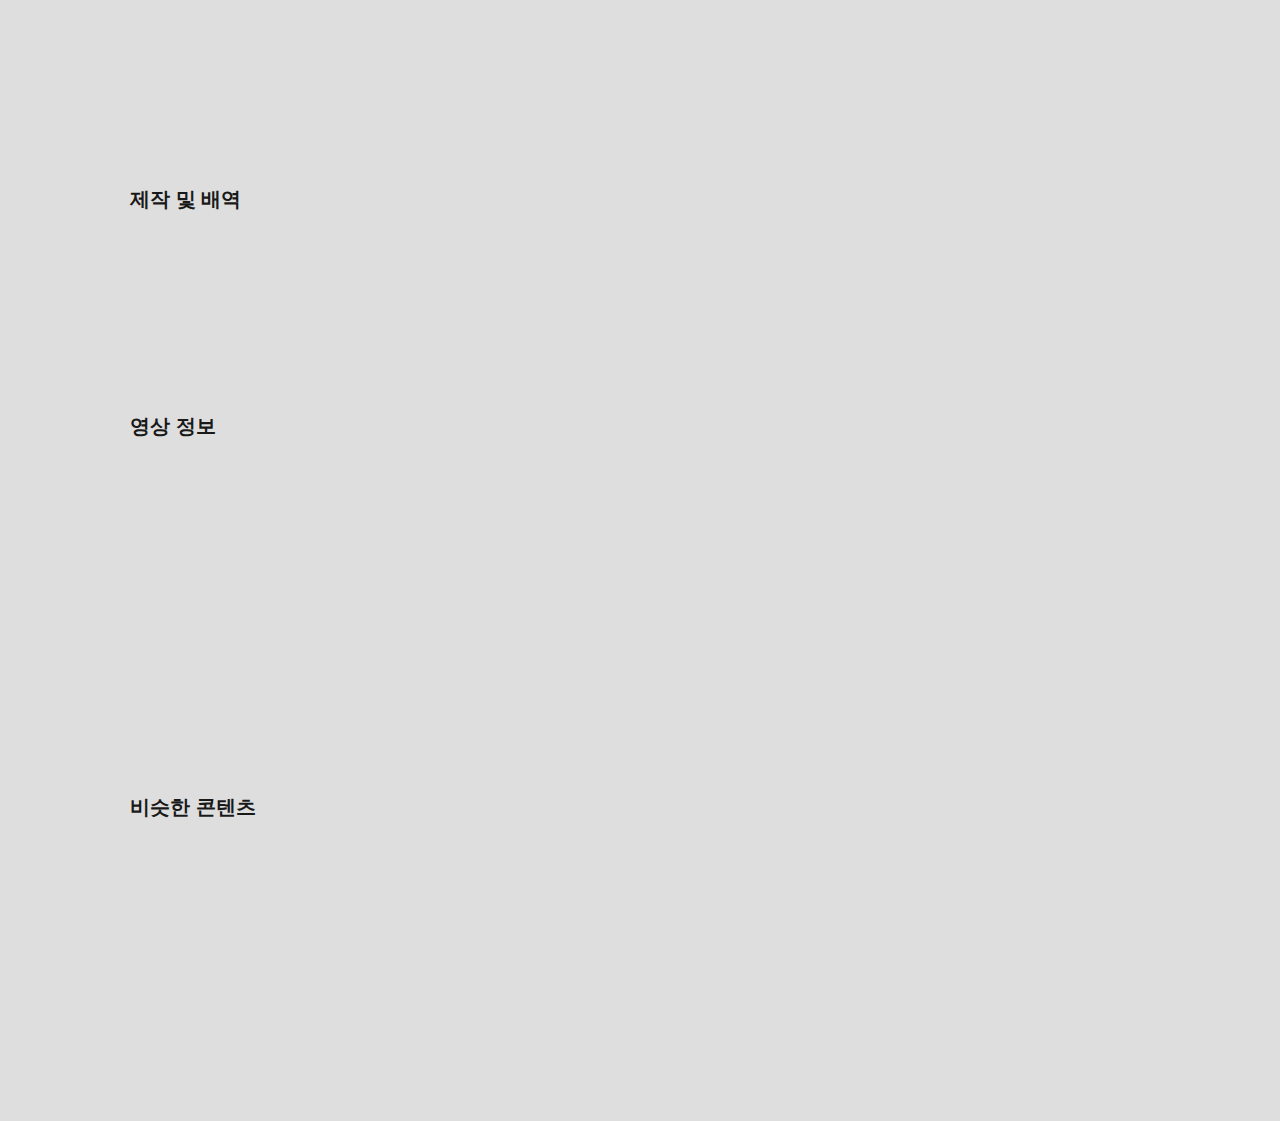
==== commit ff7beb1d: "Merge branch 'dev' into feature/comment" ====
--- a/html/detail.html
+++ b/html/detail.html
@@ -1,18 +1,20 @@
 <!DOCTYPE html>
 <html lang="en">
-
-<head>
-  <meta charset="UTF-8" />
-  <meta name="viewport" content="width=device-width, initial-scale=1.0" />
-  <title>영화 상세 페이지</title>
-  <link rel="stylesheet" href="../CSS/reset.css" />
-  <link rel="stylesheet" href="../CSS/detail.css" />
-  <link rel="icon" href="../image/favicon.ico" />
-  <!-- 관련영화움직이기아이콘 -->
-  <link rel="stylesheet" href="https://cdnjs.cloudflare.com/ajax/libs/font-awesome/6.5.2/css/all.min.css" />
-  <script defer src="../script/comment.js"></script>
-  <script defer src="../script/detail.js"></script>
-</head>
+  <head>
+    <meta charset="UTF-8" />
+    <meta name="viewport" content="width=device-width, initial-scale=1.0" />
+    <title>영화 상세 페이지</title>
+    <link rel="stylesheet" href="../CSS/reset.css" />
+    <link rel="stylesheet" href="../CSS/detail.css" />
+    <link rel="icon" href="../image/favicon.ico" />
+    <!-- 관련영화움직이기아이콘 -->
+    <link
+      rel="stylesheet"
+      href="https://cdnjs.cloudflare.com/ajax/libs/font-awesome/6.5.2/css/all.min.css"
+    />
+    <script defer src="../script/comment.js"></script>
+    <script defer src="../script/detail.js"></script>
+  </head>
 
   <body>
     <div class="pageBtns">
@@ -30,12 +32,12 @@
       </button>
       <div class="review-main">
         <!-- 리뷰 입력 -->
-        <h2>리뷰 작성 <span class="count"></span></h2>
         <form id="reviewForm">
           <div class="commentInput">
+            <h2>리뷰 작성 <span class="count"></span></h2>
             <div class="review-form-user">
-              <input id="userId" type="text" placeholder="아이디" />
-              <input id="userPassword" type="password" placeholder="비밀번호" />
+              <input id="userId" type="text" placeholder="Name" />
+              <input id="userPassword" type="password" placeholder="Password" />
               <div class="review-rating review-form-rating">
                 ★★★★★
                 <span class="review-star">★★★★★</span>
@@ -49,7 +51,7 @@
               id="userComment"
               cols="90"
               rows="3"
-              placeholder="내용을 입력해주세요"
+              placeholder="리뷰를 작성해주세요."
             ></textarea>
             <button class="inputBtn" type="submit">등록</button>
           </div>
@@ -63,6 +65,32 @@
       </div>
     </div>
 
+
+    <main>
+      <div class="container1">배경 이미지</div>
+      <!-- 배경 이미지 -->
+      <div class="content-summary">
+        <!-- id에 맞는 내용이 들어온다 -->
+      </div>
+      <!-- 배역 정보 -->
+      <div class="credits">
+        <h2>Credits</h2>
+        <ul>
+          <!-- 감독 1명, 배역 5명 -->
+        </ul>
+      </div>
+      <!-- 관련영화 -->
+      <div class="movie-list-container">
+        <h2 class="movie-list-title">Similar</h2>
+        <div class="movie-list-wrap">
+          <ul class="movie-list">
+            <!-- 비슷한 영화 정보가 들어온다 -->
+          </ul>
+        </div>
+      </div>
+    </main>
+  </body>
+</html>
   <main>
     <div class="container1">배경 이미지</div>
     <!-- 배경 이미지 -->
@@ -94,4 +122,4 @@
   </main>
 </body>
 
-</html>+</html>
--- a/CSS/detail.css
+++ b/CSS/detail.css
@@ -81,8 +81,8 @@
   width: 100%;
   padding: 20px;
   margin-bottom: 15px;
-  border-radius: 10px;
-  background-color: #212221;
+  border-radius: 15px;
+  background-color: #4e4e4e;
   /* border: 1px solid black; */
 
   display: flex;
@@ -100,11 +100,12 @@
 .commentInput input {
   background-color: white;
   width: 120px;
-  height: 25px;
-  border-radius: 5px;
-  border: 1px solid black;
+  height: 30px;
+  border-radius: 10px;
+  border: 1px solid #a6a6a6;
   color: black;
   outline: black;
+  padding: 5px;
 }
 
 #userId,
@@ -123,25 +124,26 @@
   resize: none;
   background-color: white;
   color: black;
-  font-size: 15px;
+  font-size: 13px;
   width: 100%;
+  height: 80px;
   cursor: text;
   margin-top: 5px;
   padding: 5px;
   border-radius: 10px;
-  border: 1px solid black;
+  border: 1px solid #bdbdbd;
   outline: black;
 }
 
 .inputBtn {
   font-size: 15px;
   width: 100px;
-  height: 30px;
+  height: 35px;
   float: right;
-  background-color: transparent;
-  border: 1px solid white;
+  background-color: #222222;
+  border: 1px solid black;
   color: white;
-  border-radius: 15px;
+  border-radius: 10px;
   margin-top: 10px;
 }
 
